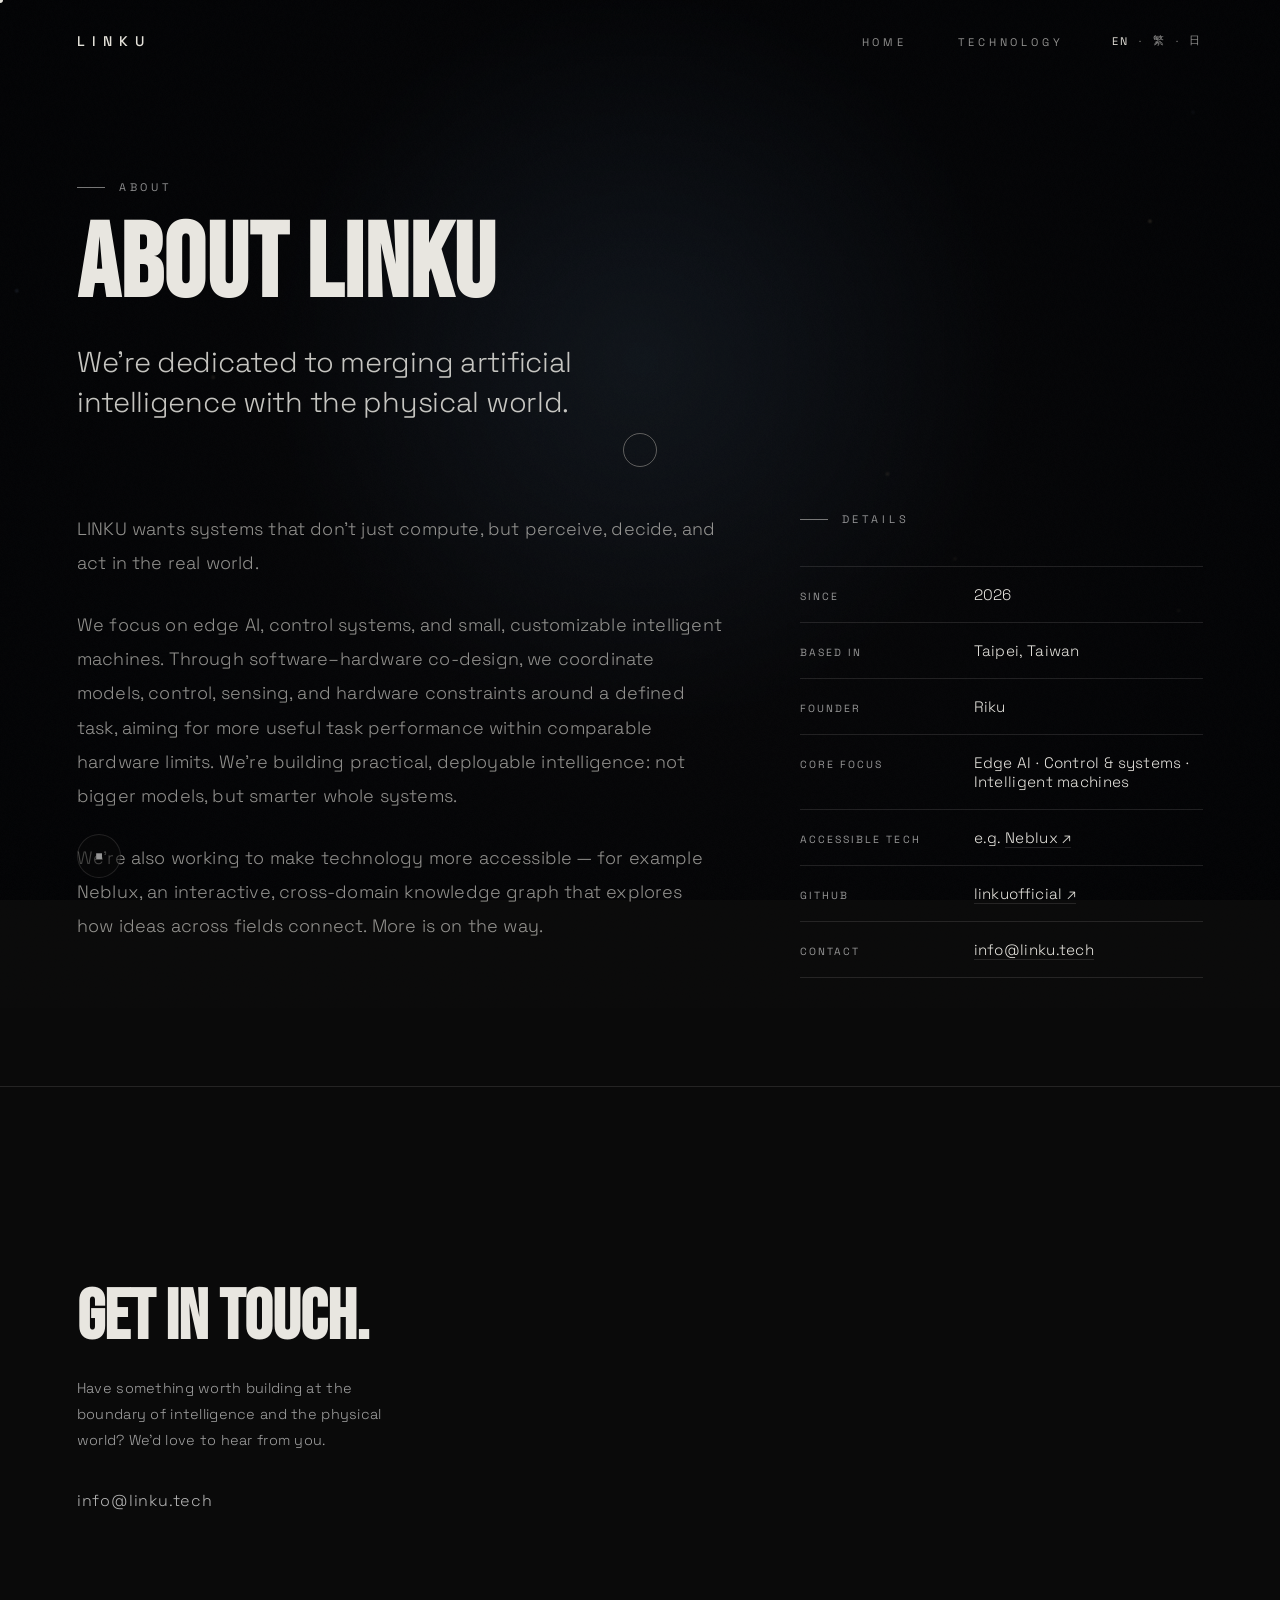
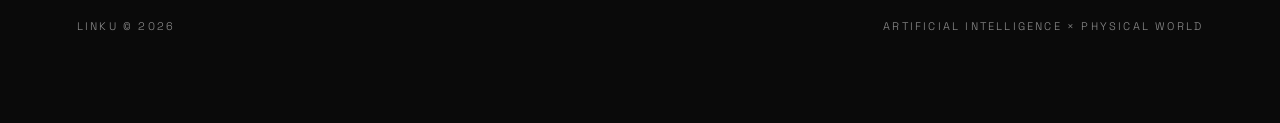
==== about/index.html @ 69baba47 "feat(web): strengthen credibility and proof framing" ====
<!DOCTYPE html>
<html lang="en">

<head>
  <meta charset="UTF-8" />
  <meta name="viewport" content="width=device-width, initial-scale=1.0" />

  <!-- First-visit language routing: send visitors to their language; an explicit choice (stored) always wins. en-pages only, so /zh/ and /ja/ stay crawlable. -->
  <script>(function(){try{var K='linku_lang',s=localStorage.getItem(K),t=s;if(!t){var L=navigator.languages||[navigator.language||'en'];for(var i=0;i<L.length;i++){var l=(L[i]||'').toLowerCase();if(l.indexOf('zh')===0){t='zh';break}if(l.indexOf('ja')===0){t='ja';break}if(l.indexOf('en')===0){t='en';break}}}if(!t||t==='en')return;location.replace('/'+t+location.pathname)}catch(e){}})();</script>

  <!-- Favicon -->
  <link rel="icon" href="/assets/favicon.svg" type="image/svg+xml" />

  <title>About — LINKU (Linku Tech)</title>
  <meta name="description"
    content="LINKU (Linku Tech) is an early-stage technology venture building edge AI, control systems, and small intelligent machines through software–hardware co-design. Active since 2026, based in Taipei, Taiwan." />

  <!-- Canonical + language alternates -->
  <link rel="canonical" href="https://linku.tech/about/" />
  <link rel="alternate" hreflang="en" href="https://linku.tech/about/" />
  <link rel="alternate" hreflang="zh-Hant" href="https://linku.tech/zh/about/" />
  <link rel="alternate" hreflang="ja" href="https://linku.tech/ja/about/" />
  <link rel="alternate" hreflang="x-default" href="https://linku.tech/about/" />

  <!-- Open Graph -->
  <meta property="og:type" content="website" />
  <meta property="og:url" content="https://linku.tech/about/" />
  <meta property="og:site_name" content="LINKU" />
  <meta property="og:title" content="About — LINKU (Linku Tech)" />
  <meta property="og:description"
    content="An early-stage technology venture at the boundary of AI and the physical world — edge AI, control, and intelligent machines via software–hardware co-design." />
  <meta property="og:locale" content="en_US" />
  <meta property="og:locale:alternate" content="zh_TW" />
  <meta property="og:locale:alternate" content="ja_JP" />
  <meta property="og:image" content="https://linku.tech/assets/og-image.png" />
  <meta property="og:image:width" content="1200" />
  <meta property="og:image:height" content="630" />
  <meta property="og:image:alt" content="LINKU — Intelligence, made physical." />

  <!-- Twitter -->
  <meta name="twitter:card" content="summary_large_image" />
  <meta name="twitter:title" content="About — LINKU (Linku Tech)" />
  <meta name="twitter:description"
    content="An early-stage technology venture building edge AI and small intelligent machines through software–hardware co-design." />
  <meta name="twitter:image" content="https://linku.tech/assets/og-image.png" />

  <link rel="preconnect" href="https://fonts.googleapis.com" />
  <link rel="preconnect" href="https://fonts.gstatic.com" crossorigin />
  <link href="https://fonts.googleapis.com/css2?family=Bebas+Neue&family=Space+Grotesk:wght@300;400;500&display=swap"
    rel="stylesheet" />

  <link rel="stylesheet" href="/assets/styles.css" />

  <!-- Structured data: Organization (enriched) + AboutPage -->
  <script type="application/ld+json">
  {
    "@context": "https://schema.org",
    "@graph": [
      {
        "@type": "Organization",
        "@id": "https://linku.tech/#org",
        "name": "LINKU",
        "alternateName": ["Linku Tech", "LINKU Tech"],
        "url": "https://linku.tech/",
        "logo": "https://linku.tech/assets/favicon.svg",
        "image": "https://linku.tech/assets/og-image.png",
        "email": "info@linku.tech",
        "description": "LINKU is an early-stage technology venture building edge AI, control systems, and small, customizable intelligent machines. Its software–hardware co-design approach coordinates models, control, sensing, and hardware constraints around a defined task to pursue more useful task performance within comparable hardware limits.",
        "disambiguatingDescription": "An early-stage technology venture focused on edge AI, control, and intelligent machines built through software–hardware co-design.",
        "slogan": "Intelligence, made physical.",
        "foundingDate": "2026",
        "founder": { "@type": "Person", "name": "Riku" },
        "foundingLocation": { "@type": "Place", "name": "Taipei, Taiwan" },
        "location": {
          "@type": "Place",
          "address": { "@type": "PostalAddress", "addressLocality": "Taipei", "addressCountry": "TW" }
        },
        "knowsAbout": ["Edge AI", "Edge computing", "Control systems", "Robotics", "Embedded intelligence", "Hardware-software co-design"],
        "sameAs": [
          "https://github.com/linkuofficial",
          "https://neblux.linku.tech"
        ]
      },
      {
        "@type": "AboutPage",
        "@id": "https://linku.tech/about/#webpage",
        "url": "https://linku.tech/about/",
        "name": "About — LINKU",
        "inLanguage": "en",
        "about": { "@id": "https://linku.tech/#org" },
        "isPartOf": { "@id": "https://linku.tech/#website" }
      }
    ]
  }
  </script>
</head>

<body>
  <a class="skip-link" href="#top">Skip to content</a>
  <canvas id="particles" aria-hidden="true" data-l-play="Play background animation" data-l-pause="Pause background animation"></canvas>
  <div class="cursor-ring" aria-hidden="true"></div>
  <div class="cursor-dot" aria-hidden="true"></div>

  <nav aria-label="Primary">
    <a href="/" class="brand">LINKU</a>
    <div class="nav-right">
      <ul class="nav-links">
        <li><a href="/">Home</a></li>
        <li><a href="/technology/">Technology</a></li>
      </ul>
      <div class="lang-switch" aria-label="Language">
        <a href="/about/" class="active" hreflang="en" aria-current="page">EN</a>
        <span class="sep" aria-hidden="true">·</span>
        <a href="/zh/about/" hreflang="zh-Hant" lang="zh-Hant">繁</a>
        <span class="sep" aria-hidden="true">·</span>
        <a href="/ja/about/" hreflang="ja" lang="ja">日</a>
      </div>
    </div>
  </nav>

  <main class="wrap" id="top" tabindex="-1">

    <header class="about-head section-pad" data-screen-label="About">
      <div class="label reveal">About</div>
      <h1 class="about-title reveal">About LINKU</h1>
      <p class="about-lead reveal">We're dedicated to merging artificial intelligence with the physical world.</p>
    </header>

    <div class="about-cols section-pad">
      <section class="about">
      <p class="about-body reveal">LINKU wants systems that don't just compute, but perceive, decide, and act in the real world.</p>
      <p class="about-body reveal">We focus on edge AI, control systems, and small, customizable intelligent machines. Through software–hardware co-design, we coordinate models, control, sensing, and hardware constraints around a defined task, aiming for more useful task performance within comparable hardware limits. We're building practical, deployable intelligence: not bigger models, but smarter whole systems.</p>
      <p class="about-body reveal">We're also working to make technology more accessible — for example Neblux, an interactive, cross-domain knowledge graph that explores how ideas across fields connect. More is on the way.</p>
    </section>

      <section class="about-details">
      <div class="label reveal">Details</div>
      <dl class="about-facts reveal">
        <div><dt>Since</dt><dd>2026</dd></div>
        <div><dt>Based in</dt><dd>Taipei, Taiwan</dd></div>
        <div><dt>Founder</dt><dd>Riku</dd></div>
        <div><dt>Core focus</dt><dd>Edge AI · Control &amp; systems · Intelligent machines</dd></div>
        <div><dt>Accessible tech</dt><dd>e.g. <a href="https://neblux.linku.tech" target="_blank" rel="noopener" data-cursor="hover">Neblux &#8599;</a></dd></div>
        <div><dt>GitHub</dt><dd><a href="https://github.com/linkuofficial" target="_blank" rel="noopener" data-cursor="hover">linkuofficial &#8599;</a></dd></div>
        <div><dt>Contact</dt><dd><a href="mailto:info@linku.tech" data-cursor="hover">info@linku.tech</a></dd></div>
      </dl>
    </section>
    </div>

    <section class="contact section-pad" id="contact" data-screen-label="Contact">
      <h2 class="contact-big reveal">Get in touch.</h2>
      <p class="contact-note reveal">Have something worth building at the boundary of intelligence and the physical world? We'd love to hear from you.</p>
      <div>
        <a class="contact-mail reveal" href="mailto:info@linku.tech" data-cursor="hover">info@linku.tech</a>
      </div>
      <footer>
        <span>LINKU &copy; 2026</span>
        <span>Artificial Intelligence &times; Physical World</span>
      </footer>
    </section>

  </main>

  <script src="/assets/render.js"></script>
  <script src="/assets/main.js"></script>

</body>

</html>
---- assets/styles.css ----
:root {
  --bg: #0a0a0a;
  --cream: #e8e6e0;
  --muted: #969696;
  --muted-dim: #777;
  --ghost: #1b1b1b;
  --line: rgba(232, 230, 224, 0.12);
  --live: oklch(0.72 0.16 150);
  --amber: #e8b478;
  --steel: #8194ab;
  --display: 'Bebas Neue', sans-serif;
  --body: 'Space Grotesk', sans-serif;
  --mono: ui-monospace, 'SF Mono', Menlo, Consolas, monospace;

  /* --- tweakable --- */
  --hero-max: 240px;
  --statement-max: 6rem;
  --pillar-max: 5rem;
  --contact-max: 8rem;
  --caption-opacity: 0.65;
  --label-opacity: 0.55;
  --label-tracking: 0.35em;
  --reveal-duration: 0.75s;
  --reveal-distance: 28px;
  --reveal-ease: cubic-bezier(0.16, 1, 0.3, 1);
}

* {
  margin: 0;
  padding: 0;
  box-sizing: border-box;
}

html {
  scroll-behavior: smooth;
}

body {
  background: var(--bg);
  color: var(--cream);
  font-family: var(--body);
  font-weight: 300;
  overflow-x: hidden;
  -webkit-font-smoothing: antialiased;
}

.skip-link {
  position: fixed;
  top: 12px;
  left: 12px;
  z-index: 10000;
  padding: 12px 16px;
  color: var(--bg);
  background: var(--cream);
  font: 500 13px/1.2 var(--body);
  text-decoration: none;
  transform: translateY(calc(-100% - 20px));
  transition: transform 0.2s ease;
}

.skip-link:focus {
  transform: none;
}

main:focus {
  outline: none;
}

::selection {
  background: var(--cream);
  color: var(--bg);
}

/* ---------- Brand scene canvas ----------
   height uses the large viewport unit so mobile URL-bar collapse never
   resizes the GL buffers (no reallocation hitch mid-scroll). */
#particles {
  position: fixed;
  inset: 0;
  width: 100vw;
  height: 100vh;
  height: 100lvh;
  z-index: 0;
  pointer-events: none;
}

/* Reduced-motion play/pause toggle (injected by render.js) */
.scene-toggle {
  position: fixed;
  left: clamp(28px, 6vw, 96px);
  bottom: 22px;
  z-index: 90;
  width: 44px;
  height: 44px;
  padding: 0;
  font: 12px/42px var(--body);
  text-align: center;
  color: var(--muted);
  background: rgba(10, 10, 10, 0.55);
  border: 1px solid var(--line);
  border-radius: 50%;
  cursor: pointer;
  transition: color 0.3s ease, border-color 0.3s ease;
}

.scene-toggle:hover,
.scene-toggle:focus-visible {
  color: var(--cream);
  border-color: rgba(232, 230, 224, 0.4);
}

/* ---------- Ambient layers over the canvas, under content ----------
   ::before  restrained cool glow behind the hero (the one accent).
   ::after   film grain — a static SVG-noise tile for "expensive" texture. */
body::before {
  content: '';
  position: fixed;
  inset: 0;
  z-index: 1;
  pointer-events: none;
  background: radial-gradient(42vmax 42vmax at 50% 40%,
      rgba(96, 142, 194, 0.10), rgba(96, 142, 194, 0) 70%);
  mix-blend-mode: screen;
  will-change: transform;
  animation: glowDrift 26s ease-in-out infinite alternate;
}

/* very slow, desaturated drift — the glow breathes without drawing the eye */
@keyframes glowDrift {
  from {
    transform: translate3d(-1.5%, -1%, 0) scale(1);
  }

  to {
    transform: translate3d(2%, 1.6%, 0) scale(1.07);
  }
}

body::after {
  content: '';
  position: fixed;
  /* bleed just past the largest grainShift offset (~3.9vw) — a bigger layer
     only costs compositor memory (it is promoted by will-change) */
  inset: -12%;
  z-index: 1;
  pointer-events: none;
  opacity: 0.05;
  mix-blend-mode: overlay;
  background-image: url("data:image/svg+xml,%3Csvg xmlns='http://www.w3.org/2000/svg' width='160' height='160'%3E%3Cfilter id='n'%3E%3CfeTurbulence type='fractalNoise' baseFrequency='0.85' numOctaves='2' stitchTiles='stitch'/%3E%3C/filter%3E%3Crect width='100%25' height='100%25' filter='url(%23n)'/%3E%3C/svg%3E");
  will-change: transform;
  animation: grainShift 1.2s steps(1) infinite;
}

/* live film grain: discrete jump-cuts between offsets, compositor-only */
@keyframes grainShift {

  0%,
  100% {
    transform: translate(0, 0);
  }

  12.5% {
    transform: translate(-2.4%, -3.1%);
  }

  25% {
    transform: translate(1.8%, -1.2%);
  }

  37.5% {
    transform: translate(-1.1%, 2.6%);
  }

  50% {
    transform: translate(2.9%, 1.4%);
  }

  62.5% {
    transform: translate(-2.2%, 0.8%);
  }

  75% {
    transform: translate(1.3%, -2.7%);
  }

  87.5% {
    transform: translate(-0.6%, 1.9%);
  }
}

/* ---------- Custom dot cursor ---------- */
.cursor-dot,
.cursor-ring {
  display: none;
  position: fixed;
  top: 0;
  left: 0;
  border-radius: 50%;
  pointer-events: none;
  z-index: 9999;
  transform: translate(-50%, -50%);
  mix-blend-mode: difference;
}

.cursor-ready .cursor-dot,
.cursor-ready .cursor-ring {
  display: block;
}

.cursor-dot {
  width: 6px;
  height: 6px;
  background: var(--cream);
}

.cursor-ring {
  width: 34px;
  height: 34px;
  border: 1px solid rgba(232, 230, 224, 0.4);
  transition: width 0.25s ease, height 0.25s ease, border-color 0.25s ease, opacity 0.25s ease;
}

.cursor-ring.hover {
  width: 56px;
  height: 56px;
  border-color: rgba(232, 230, 224, 0.8);
}

@media (hover: hover) and (pointer: fine) {
  .cursor-ready body {
    cursor: none;
  }

  .cursor-ready a,
  .cursor-ready button {
    cursor: none;
  }
}

@media (hover: none),
(pointer: coarse) {

  .cursor-dot,
  .cursor-ring {
    display: none;
  }
}

/* ---------- Layout shell ---------- */
.wrap {
  position: relative;
  z-index: 2;
}

.section-pad {
  padding: 0 clamp(28px, 6vw, 96px);
}

/* ---------- Nav ---------- */
nav {
  position: fixed;
  top: 0;
  left: 0;
  right: 0;
  z-index: 100;
  display: flex;
  align-items: center;
  justify-content: space-between;
  padding: 30px clamp(28px, 6vw, 96px);
  mix-blend-mode: difference;
  opacity: 1;
  transition: opacity 0.6s ease 0.15s;
}

/* first paint: nav eases in instead of popping (progressive) */
@starting-style {
  nav {
    opacity: 0;
  }
}

.brand {
  font-family: var(--body);
  font-weight: 500;
  font-size: 14px;
  letter-spacing: 0.5em;
  color: var(--cream);
  text-decoration: none;
  display: inline-block;
  transition: transform 0.3s var(--reveal-ease);
}

.nav-links {
  display: flex;
  gap: clamp(28px, 4vw, 56px);
  list-style: none;
}

.nav-links a {
  font-family: var(--body);
  font-weight: 400;
  font-size: 11px;
  letter-spacing: 0.35em;
  text-transform: uppercase;
  color: var(--muted);
  text-decoration: none;
  transition: color 0.3s ease, transform 0.3s var(--reveal-ease);
  position: relative;
  display: inline-block;
}

.nav-links a::after {
  content: '';
  position: absolute;
  left: 0;
  bottom: -6px;
  width: 0;
  height: 1px;
  background: var(--cream);
  transition: width 0.3s ease;
}

.nav-links a:hover {
  color: var(--cream);
}

.nav-links a:hover::after {
  width: 100%;
}

/* ---------- Language switch ---------- */
.nav-right {
  display: flex;
  align-items: center;
  gap: clamp(20px, 4vw, 48px);
}

.lang-switch {
  display: flex;
  align-items: center;
  gap: 9px;
  font-family: var(--body);
  font-weight: 400;
  font-size: 11px;
  letter-spacing: 0.25em;
}

.lang-switch a {
  color: var(--muted);
  text-decoration: none;
  transition: color 0.3s ease;
}

.lang-switch a:hover,
.lang-switch a.active {
  color: var(--cream);
}

.lang-switch .sep {
  color: var(--muted-dim);
  user-select: none;
}

/* ---------- Hero ---------- */
.hero {
  min-height: 100vh;
  display: flex;
  flex-direction: column;
  justify-content: center;
  position: relative;
}

.hero-title {
  font-family: var(--display);
  font-weight: 400;
  line-height: 0.82;
  font-size: clamp(64px, 15vw, var(--hero-max));
  letter-spacing: 0.01em;
  margin-left: -0.02em;
  word-break: keep-all;
  overflow-wrap: break-word;
  will-change: transform;
}

.hero-title span {
  display: inline-block;
  white-space: nowrap;
}

/* trim Bebas cap/baseline gaps so display type sits optically true (en only;
   CJK headings use Noto and keep normal boxes) */
html[lang="en"] .hero-title,
html[lang="en"] .contact-big,
html[lang="en"] .pillar-title {
  text-box-trim: trim-both;
  text-box-edge: cap alphabetic;
}

.hero-title .l1,
.hero-title .l2 {
  color: var(--cream);
}

.hero-title .l3 {
  /* half-lit: readable but dimmer than l1/l2, keeps the fade-out layering */
  color: rgba(232, 230, 224, 0.7);
}

/* Masked line-by-line rise on load (text stays in the DOM for SEO). */
@keyframes lineRise {
  from {
    clip-path: inset(0 0 105% 0);
    transform: translateY(0.32em);
  }

  to {
    clip-path: inset(0 0 -8% 0);
    transform: none;
  }
}

.hero-title .l1 {
  animation: lineRise 0.95s var(--reveal-ease) 0.15s both;
}

.hero-title .l2 {
  animation: lineRise 0.95s var(--reveal-ease) 0.28s both;
}

.hero-title .l3 {
  animation: lineRise 0.95s var(--reveal-ease) 0.41s both;
}

.hero-sub {
  margin-top: clamp(40px, 6vh, 80px);
  font-size: 13px;
  font-weight: 300;
  line-height: 1.7;
  letter-spacing: 0.04em;
  color: var(--muted);
  max-width: 30ch;
  animation: heroSubIn 0.9s cubic-bezier(0.16, 1, 0.3, 1) 0.6s both;
}

@keyframes heroSubIn {
  from {
    opacity: 0;
    transform: translateY(16px);
  }

  to {
    opacity: 1;
    transform: none;
  }
}

.scroll-cue {
  position: absolute;
  right: clamp(28px, 6vw, 96px);
  bottom: 48px;
  display: flex;
  align-items: center;
  gap: 16px;
  animation: cuePulse 2.4s ease-in-out infinite;
}

@keyframes cuePulse {

  0%,
  100% {
    opacity: 0.3;
  }

  50% {
    opacity: 0.7;
  }
}

.scroll-cue .bar {
  width: 56px;
  height: 1px;
  background: var(--muted);
  position: relative;
  overflow: hidden;
}

.scroll-cue .bar::after {
  content: '';
  position: absolute;
  inset: 0;
  background: var(--cream);
  transform: translateX(-100%);
  animation: scrollbar 2.4s ease-in-out infinite;
}

@keyframes scrollbar {
  0% {
    transform: translateX(-100%);
  }

  50% {
    transform: translateX(0%);
  }

  100% {
    transform: translateX(100%);
  }
}

.scroll-cue span {
  font-size: 11px;
  letter-spacing: 0.35em;
  text-transform: uppercase;
  color: var(--muted);
}

/* ---------- Section label ---------- */
.label {
  font-size: 11px;
  font-weight: 400;
  letter-spacing: var(--label-tracking);
  text-transform: uppercase;
  color: rgba(255, 255, 255, var(--label-opacity));
  display: flex;
  align-items: center;
  gap: 14px;
}

.label::before {
  content: '';
  width: 28px;
  height: 1px;
  background: var(--muted-dim);
}

/* ---------- Statement ---------- */
.statement {
  padding-top: clamp(120px, 18vh, 220px);
  padding-bottom: clamp(120px, 18vh, 220px);
  max-width: 1400px;
}

.statement-body {
  margin-top: 48px;
  font-family: var(--body);
  font-weight: 300;
  font-size: clamp(2.8rem, 6vw, var(--statement-max));
  line-height: 1.05;
  letter-spacing: -0.02em;
  color: rgba(232, 230, 224, 0.7);
  max-width: 18ch;
  will-change: transform;
}

.statement-body .sg {
  opacity: 1;
  transition: opacity var(--reveal-duration) var(--reveal-ease);
}

.js .statement-body .sg {
  opacity: 0;
}

.js .statement-body .sg.in {
  opacity: 1;
}

.statement-body .em {
  font-style: normal;
  color: var(--cream);
}

.statement-fact {
  margin-top: 32px;
  font-family: var(--body);
  font-weight: 300;
  font-size: 0.9rem;
  line-height: 1.8;
  letter-spacing: 0.02em;
  color: rgba(232, 230, 224, 0.55);
  max-width: 58ch;
}

.pillar-desc {
  margin-top: 10px;
  font-family: var(--body);
  font-weight: 300;
  font-size: 0.8rem;
  line-height: 1.7;
  letter-spacing: 0.04em;
  color: rgba(255, 255, 255, 0.42);
  max-width: 46ch;
}

/* ---------- About page ---------- */
.about-head {
  padding-top: clamp(120px, 20vh, 240px);
  padding-bottom: clamp(36px, 5vh, 72px);
}

.about-title {
  font-family: var(--display);
  font-size: clamp(3rem, 9vw, 6.5rem);
  line-height: 0.92;
  letter-spacing: 0.01em;
  color: var(--cream);
  margin-top: 24px;
}

.about-lead {
  margin-top: 28px;
  font-weight: 300;
  font-size: clamp(1.2rem, 2.6vw, 1.8rem);
  line-height: 1.4;
  letter-spacing: -0.01em;
  color: rgba(232, 230, 224, 0.85);
  max-width: 30ch;
}

.about {
  padding-top: clamp(36px, 5vh, 72px);
  padding-bottom: clamp(60px, 9vh, 120px);
  max-width: 1400px;
}

.about-body {
  font-weight: 300;
  font-size: clamp(1rem, 1.4vw, 1.15rem);
  line-height: 1.9;
  letter-spacing: 0.01em;
  color: rgba(232, 230, 224, 0.62);
  max-width: 62ch;
}

.about-body + .about-body {
  margin-top: 28px;
}

.about-details {
  padding-top: clamp(36px, 5vh, 72px);
  padding-bottom: clamp(80px, 12vh, 160px);
}

.about-facts {
  margin-top: 40px;
  max-width: 620px;
}

.about-facts > div {
  display: grid;
  grid-template-columns: 150px 1fr;
  gap: 24px;
  align-items: baseline;
  padding: 18px 0;
  border-top: 1px solid var(--line);
}

.about-facts > div:last-child {
  border-bottom: 1px solid var(--line);
}

.about-facts dt {
  font-size: 0.65rem;
  font-weight: 400;
  letter-spacing: 0.2em;
  text-transform: uppercase;
  color: var(--muted);
}

.about-facts dd {
  font-size: 0.95rem;
  font-weight: 300;
  letter-spacing: 0.02em;
  color: var(--cream);
}

.about-facts a {
  color: var(--cream);
  text-decoration: none;
  border-bottom: 1px solid var(--line);
  transition: border-color 0.3s;
}

.about-facts a:hover {
  border-color: var(--cream);
}

/* About: narrative (left) + facts (right) as two columns on wider screens */
.about-cols {
  max-width: 1400px;
  padding-top: clamp(36px, 5vh, 72px);
  padding-bottom: clamp(80px, 12vh, 160px);
  display: grid;
  grid-template-columns: 1fr;
  gap: clamp(40px, 6vw, 88px);
  align-items: start;
}

.about-cols > .about,
.about-cols > .about-details {
  padding: 0;
  max-width: none;
}

@media (min-width: 860px) {
  .about-cols {
    grid-template-columns: minmax(0, 1.6fr) minmax(0, 1fr);
  }
}

/* ---------- Technology page ---------- */
.tech-hero {
  padding-top: clamp(120px, 20vh, 240px);
  padding-bottom: clamp(40px, 6vh, 80px);
}

.tech-hero-title {
  font-family: var(--display);
  font-weight: 400;
  font-size: clamp(2.2rem, 5vw, 3.6rem);
  line-height: 1.04;
  letter-spacing: 0.01em;
  color: var(--cream);
  margin-top: 24px;
  max-width: 18ch;
}

.tech-hero-sub {
  margin-top: 28px;
  font-weight: 300;
  font-size: clamp(1rem, 1.6vw, 1.25rem);
  line-height: 1.7;
  letter-spacing: 0.01em;
  color: rgba(232, 230, 224, 0.72);
  max-width: 52ch;
}

.tech {
  padding-bottom: clamp(100px, 14vh, 180px);
  max-width: 1400px;
}

.tech-item {
  display: grid;
  grid-template-columns: 1fr;
  gap: 12px clamp(40px, 6vw, 96px);
  border-top: 1px solid var(--line);
  padding: clamp(32px, 5vw, 56px) 0;
}

.tech-item:last-child {
  border-bottom: 1px solid var(--line);
}

.tech-title {
  font-family: var(--display);
  font-weight: 400;
  font-size: clamp(1.7rem, 3vw, 2.4rem);
  line-height: 1;
  letter-spacing: 0.02em;
  color: var(--cream);
}

.tech-desc {
  font-family: var(--body);
  font-weight: 300;
  font-size: clamp(0.95rem, 1.3vw, 1.08rem);
  line-height: 1.9;
  letter-spacing: 0.01em;
  color: rgba(232, 230, 224, 0.62);
  max-width: 60ch;
}

@media (min-width: 860px) {
  .tech-item {
    grid-template-columns: minmax(0, 0.7fr) minmax(0, 2fr);
    align-items: baseline;
  }
}

/* ---------- Technology: proof section (A/B live sim) ---------- */
.proof {
  padding-top: clamp(100px, 14vh, 180px);
  padding-bottom: clamp(60px, 9vh, 110px);
  border-top: 1px solid var(--line);
  max-width: 1400px;
}

.proof-title {
  margin-top: 34px;
  font-family: var(--display);
  font-weight: 400;
  font-size: clamp(2.2rem, 5vw, 3.6rem);
  line-height: 1.02;
  letter-spacing: 0.01em;
  color: var(--cream);
}

.proof-sub {
  margin-top: 22px;
  font-weight: 300;
  font-size: clamp(0.95rem, 1.3vw, 1.08rem);
  line-height: 1.9;
  letter-spacing: 0.01em;
  color: rgba(232, 230, 224, 0.62);
  max-width: 62ch;
}

.proof-same {
  margin-top: 24px;
  font-family: var(--mono);
  font-size: 11px;
  letter-spacing: 0.14em;
  color: var(--muted);
  display: flex;
  flex-wrap: wrap;
  align-items: center;
  gap: 10px 14px;
}

.proof-same .sep {
  color: var(--muted-dim);
}

.proof-same .only {
  color: var(--amber);
}

.proof-stage {
  margin-top: clamp(28px, 4vh, 44px);
  border-top: 1px solid var(--line);
  padding-top: 6px;
}

#proof-canvas {
  display: block;
  width: 100%;
  height: min(56vh, 540px);
  cursor: crosshair;
  touch-action: pan-y;
  /* keep page scroll alive over the canvas on touch */
}

.proof-caps {
  display: grid;
  grid-template-columns: 1fr 1fr;
  margin-top: 4px;
}

.proof-cap {
  display: flex;
  align-items: baseline;
  justify-content: center;
  gap: 18px;
  font-size: 11px;
  font-weight: 400;
  letter-spacing: 0.3em;
  text-transform: uppercase;
  color: var(--muted);
  flex-wrap: wrap;
}

.proof-cap output {
  font-family: var(--mono);
  font-size: 12px;
  letter-spacing: 0.06em;
  color: var(--steel);
}

.proof-cap.linku output {
  color: var(--amber);
}

.proof-hint,
.proof-hint-touch {
  margin-top: clamp(20px, 3vh, 32px);
  font-size: 12px;
  letter-spacing: 0.2em;
  color: rgba(232, 230, 224, 0.62);
}

/* desktop shows the cursor hint; touch shows the tap hint + disturb button */
.proof-hint-touch {
  display: none;
}

@media (hover: none), (pointer: coarse) {
  .proof-hint {
    display: none;
  }

  .proof-hint-touch {
    display: block;
  }
}

.proof-controls {
  display: none;
  flex-wrap: wrap;
  gap: 10px;
  margin-top: 18px;
}

.js .proof-controls {
  display: flex;
}

.proof-control {
  font-family: var(--mono);
  font-size: 12px;
  color: var(--amber);
  background: none;
  border: 1px solid color-mix(in srgb, var(--amber) 45%, transparent);
  min-height: 44px;
  padding: 10px 18px;
  cursor: pointer;
  letter-spacing: 0.08em;
}

.proof-control:hover,
.proof-control:focus-visible,
.proof-control:active {
  background: color-mix(in srgb, var(--amber) 14%, transparent);
}

.proof-details {
  margin-top: clamp(24px, 4vh, 40px);
  border-top: 1px solid var(--line);
  max-width: 760px;
}

.proof-summary {
  cursor: pointer;
  list-style: none;
  padding: 14px 0;
  font-size: 0.7rem;
  font-weight: 400;
  letter-spacing: 0.3em;
  text-transform: uppercase;
  color: var(--muted);
  display: flex;
  align-items: center;
  gap: 12px;
  transition: color 0.3s ease;
}

.proof-summary::-webkit-details-marker {
  display: none;
}

.proof-summary::before {
  content: '▸';
  color: var(--amber);
  font-size: 10px;
  transition: transform 0.2s;
}

.proof-details[open] .proof-summary::before {
  transform: rotate(90deg);
}

.proof-summary:hover {
  color: var(--cream);
}

.proof-spec {
  font-family: var(--mono);
  font-size: 11px;
  line-height: 2.1;
  letter-spacing: 0.05em;
  color: rgba(232, 230, 224, 0.68);
  padding: 2px 0 18px;
}

.proof-spec b {
  font-weight: 400;
  color: rgba(232, 230, 224, 0.75);
}

.proof-spec .o {
  color: var(--amber);
}

.proof-note {
  margin-top: 16px;
  font-family: var(--mono);
  font-size: 12px;
  line-height: 1.7;
  letter-spacing: 0.06em;
  color: rgba(232, 230, 224, 0.62);
  max-width: 76ch;
}

@media (max-width: 720px) {
  .proof {
    padding-top: clamp(72px, 10vh, 110px);
    padding-bottom: clamp(44px, 7vh, 72px);
  }

  .proof-title {
    margin-top: 24px;
  }

  .proof-sub {
    margin-top: 16px;
    line-height: 1.75;
  }

  .proof-same {
    margin-top: 18px;
  }

  .proof-stage {
    margin-top: 22px;
  }

  #proof-canvas {
    height: min(40vh, 330px);
  }

  .proof-cap {
    flex-direction: column;
    gap: 6px;
    align-items: center;
    text-align: center;
  }
}

/* ---------- Projects ---------- */
.projects {
  padding-top: clamp(100px, 14vh, 180px);
  padding-bottom: clamp(100px, 14vh, 180px);
  border-top: 1px solid var(--line);
}

.projects-head {
  display: flex;
  justify-content: space-between;
  align-items: baseline;
  flex-wrap: wrap;
  gap: 16px;
}

.more {
  font-size: 0.65rem;
  letter-spacing: var(--label-tracking);
  color: rgba(255, 255, 255, var(--label-opacity));
  text-transform: uppercase;
}

/* ---------- Section link (routes to a dedicated page) ---------- */
.more-link {
  display: inline-block;
  position: relative;
  margin-top: clamp(36px, 6vh, 72px);
  font-family: var(--body);
  font-weight: 400;
  font-size: 0.7rem;
  letter-spacing: 0.25em;
  text-transform: uppercase;
  color: var(--muted);
  text-decoration: none;
  transition: color 0.3s ease;
}

.more-link:hover {
  color: var(--cream);
}

/* one hover language sitewide: the nav's underline sweep */
.more-link::after,
.contact-mail::after {
  content: '';
  position: absolute;
  left: 0;
  bottom: -6px;
  width: 0;
  height: 1px;
  background: var(--cream);
  transition: width 0.3s ease;
}

.more-link:hover::after,
.contact-mail:hover::after {
  width: 100%;
}

.more-link .arrow {
  display: inline-block;
  margin-left: 10px;
  transition: transform 0.3s var(--reveal-ease);
}

.more-link:hover .arrow {
  transform: translateX(5px);
}

.project-list {
  margin-top: clamp(48px, 8vh, 96px);
}

.project {
  display: block;
  text-decoration: none;
  color: inherit;
  border-top: 1px solid var(--line);
  padding: clamp(28px, 4vw, 48px) 0;
  position: relative;
}

.project:last-child {
  border-bottom: 1px solid var(--line);
}

.project-row {
  display: flex;
  align-items: center;
  justify-content: space-between;
  gap: 24px;
  flex-wrap: wrap;
}

.project-name-wrap {
  display: flex;
  align-items: center;
  gap: 24px;
  flex-wrap: wrap;
}

.project-name {
  font-family: var(--display);
  font-size: clamp(48px, 9vw, 132px);
  line-height: 0.9;
  color: var(--cream);
  transition: transform 0.5s cubic-bezier(0.16, 1, 0.3, 1), color 0.4s ease;
}

.badge {
  display: inline-flex;
  align-items: center;
  gap: 8px;
  font-size: 11px;
  letter-spacing: 0.25em;
  text-transform: uppercase;
  color: var(--live);
  border: 1px solid color-mix(in oklch, var(--live) 40%, transparent);
  padding: 6px 12px;
  border-radius: 100px;
  align-self: center;
}

.badge .dot {
  width: 6px;
  height: 6px;
  border-radius: 50%;
  background: var(--live);
  box-shadow: 0 0 0 0 color-mix(in oklch, var(--live) 60%, transparent);
  animation: pulse 2s infinite;
}

@keyframes pulse {
  0% {
    box-shadow: 0 0 0 0 color-mix(in oklch, var(--live) 60%, transparent);
  }

  70% {
    box-shadow: 0 0 0 7px transparent;
  }

  100% {
    box-shadow: 0 0 0 0 transparent;
  }
}

.project-arrow {
  font-family: var(--body);
  font-size: 28px;
  color: var(--muted);
  transition: transform 0.5s cubic-bezier(0.16, 1, 0.3, 1), color 0.4s ease;
}

.project-meta {
  margin-top: 14px;
  font-size: 0.8rem;
  font-style: italic;
  letter-spacing: 0.08em;
  color: rgba(255, 255, 255, 0.6);
  max-width: 46ch;
}

.project:hover .project-name {
  transform: translateX(18px);
}

.project:hover .project-arrow {
  transform: translate(8px, -8px);
  color: var(--cream);
}

/* ---------- Pillars (What We Do) ---------- */
.pillars {
  padding-top: clamp(100px, 14vh, 180px);
  padding-bottom: clamp(100px, 14vh, 180px);
  border-top: 1px solid var(--line);
}

.pillar-list {
  margin-top: clamp(48px, 8vh, 96px);
}

.pillar {
  display: grid;
  grid-template-columns: 90px 1fr;
  gap: clamp(20px, 5vw, 80px);
  align-items: baseline;
  border-top: 1px solid var(--line);
  padding: clamp(36px, 5vw, 64px) 0;
}

.pillar:last-child {
  border-bottom: 1px solid var(--line);
}

/* pointer-following warm glow on list rows (fine pointers only) */
@media (hover: hover) and (pointer: fine) {

  .pillar,
  .tech-item {
    position: relative;
  }

  .pillar::after,
  .tech-item::after {
    content: '';
    position: absolute;
    inset: 0;
    pointer-events: none;
    opacity: 0;
    transition: opacity 0.5s ease;
    background: radial-gradient(240px 170px at var(--mx, 50%) var(--my, 50%),
        color-mix(in srgb, var(--amber) 5%, transparent), transparent 70%);
  }

  .pillar:hover::after,
  .tech-item:hover::after {
    opacity: 1;
  }
}

.pillar-num {
  font-family: var(--body);
  font-weight: 400;
  font-size: 0.7rem;
  letter-spacing: 0.1em;
  font-variant-numeric: tabular-nums;
  color: rgba(255, 255, 255, 0.55);
  padding-top: 1.1em;
}

.pillar-title {
  font-family: var(--display);
  font-size: clamp(3rem, 5vw, var(--pillar-max));
  line-height: 0.92;
  color: var(--cream);
}

.pillar-tag {
  margin-top: 14px;
  font-family: var(--body);
  font-weight: 300;
  font-size: clamp(0.85rem, 1.2vw, 1rem);
  letter-spacing: 0.12em;
  color: rgba(255, 255, 255, var(--caption-opacity));
  text-transform: none;
  line-height: 1.7;
}

/* ---------- Contact ---------- */
.contact {
  padding-top: clamp(120px, 18vh, 220px);
  padding-bottom: clamp(80px, 10vh, 120px);
  border-top: 1px solid var(--line);
}

.contact-big {
  font-family: var(--display);
  font-size: clamp(2.6rem, 5.5vw, 4.6rem);
  line-height: 0.84;
  color: var(--cream);
  margin-top: 40px;
}

.contact-note {
  margin-top: 28px;
  font-size: 0.9rem;
  font-weight: 300;
  line-height: 1.8;
  letter-spacing: 0.02em;
  max-width: 36ch;
  color: rgba(255, 255, 255, 0.62);
}

.contact-mail {
  display: inline-block;
  position: relative;
  margin-top: 36px;
  font-size: 1rem;
  letter-spacing: 0.05em;
  color: rgba(255, 255, 255, 0.7);
  text-decoration: none;
  transition: color 0.3s ease, transform 0.3s var(--reveal-ease);
}

.contact-mail:hover {
  color: #fff;
}

footer {
  margin-top: clamp(80px, 12vh, 140px);
  display: flex;
  justify-content: space-between;
  align-items: center;
  flex-wrap: wrap;
  gap: 16px;
  font-size: 11px;
  letter-spacing: 0.2em;
  text-transform: uppercase;
  color: rgba(255, 255, 255, 0.55);
}

/* ---------- Cross-document view transitions ----------
   Shared stylesheet = all pages opt in; unsupported browsers keep hard
   navigation (progressive enhancement). The brand mark is a shared element. */
@view-transition {
  navigation: auto;
}

::view-transition-old(root),
::view-transition-new(root) {
  animation-duration: 0.35s;
  animation-timing-function: cubic-bezier(0.4, 0, 0.2, 1);
}

.brand {
  view-transition-name: brand;
}

@media (prefers-reduced-motion: reduce) {

  ::view-transition-group(*),
  ::view-transition-image-pair(*),
  ::view-transition-old(*),
  ::view-transition-new(*) {
    animation: none !important;
  }
}

/* ---------- Reveal ---------- */
.reveal {
  opacity: 1;
  transform: none;
}

.js .reveal {
  opacity: 0;
  transform: translateY(var(--reveal-distance));
  transition: opacity var(--reveal-duration) var(--reveal-ease),
    transform var(--reveal-duration) var(--reveal-ease);
}

.js .reveal.in {
  opacity: 1;
  transform: none;
}

@media (prefers-reduced-motion: reduce) {

  .reveal,
  .js .reveal,
  .statement-body .sg,
  .js .statement-body .sg {
    opacity: 1;
    transform: none;
    transition: none;
  }

  .scroll-cue,
  .hero-sub,
  .hero-title .l1,
  .hero-title .l2,
  .hero-title .l3 {
    animation: none;
  }

  .scroll-cue .bar::after {
    animation: none;
  }

  body::before,
  body::after {
    animation: none;
  }

  nav {
    transition: none;
  }
}

html.motion-paused body::before,
html.motion-paused body::after,
html.motion-paused .scroll-cue,
html.motion-paused .scroll-cue .bar::after,
html.motion-paused .badge .dot {
  animation-play-state: paused !important;
}

html.motion-paused .hero-sub,
html.motion-paused .hero-title .l1,
html.motion-paused .hero-title .l2,
html.motion-paused .hero-title .l3 {
  animation: none;
}

/* Narrow or squarish viewports: small copy inevitably crosses the scene's
   glow — a dark halo keeps it readable without visibly changing it on the
   plain background. The aspect clause mirrors the scene's own portrait
   dimming (render.js pf ramp at aspect < 1.05), so the two contrast aids
   engage together instead of on unrelated triggers. */
@media (max-width: 700px), (max-aspect-ratio: 21/20) {

  .hero-sub,
  .statement-fact,
  .pillar-tag,
  .contact-note,
  .tech-desc,
  .tech-hero-sub,
  .about-lead,
  .about-body {
    text-shadow: 0 1px 10px rgba(10, 10, 10, 0.85), 0 0 26px rgba(10, 10, 10, 0.7);
  }
}

@media (max-width: 640px) {
  .nav-links {
    gap: 18px;
  }

  .nav-right {
    gap: 16px;
  }

  .lang-switch {
    gap: 7px;
    letter-spacing: 0.15em;
  }

  .pillar {
    grid-template-columns: 48px 1fr;
  }

  .hero-sub {
    margin-top: 32px;
  }
}

/* ---------- CJK locale overrides (zh-Hant / ja) ---------- */
/* Base pages are en; these rules only apply on the localized documents.
   Big display headings switch to Noto Sans (TC/JP) because Bebas Neue has
   no CJK glyphs; body copy widens because full-width CJK glyphs need more room. */
html[lang="zh-Hant"] {
  --cjk-display: 'Noto Sans TC', 'PingFang TC', 'Microsoft JhengHei', var(--display);
  --cjk-body: 'Noto Sans TC', 'PingFang TC', 'Microsoft JhengHei', var(--body);
}

html[lang="ja"] {
  --cjk-display: 'Noto Sans JP', 'Hiragino Kaku Gothic ProN', 'Yu Gothic', 'Meiryo', var(--display);
  --cjk-body: 'Noto Sans JP', 'Hiragino Kaku Gothic ProN', 'Yu Gothic', 'Meiryo', var(--body);
}

html[lang="zh-Hant"] .hero-title,
html[lang="ja"] .hero-title {
  font-family: var(--cjk-display);
  font-weight: 500;
  font-size: clamp(42px, 11vw, 168px);
  line-height: 1.04;
  letter-spacing: 0.04em;
  margin-left: 0;
  word-break: normal;
}

html[lang="zh-Hant"] .pillar-title,
html[lang="ja"] .pillar-title {
  font-family: var(--cjk-display);
  font-weight: 500;
  font-size: clamp(2.4rem, 4.4vw, 3.6rem);
  line-height: 1.16;
  letter-spacing: 0.04em;
}

html[lang="zh-Hant"] .contact-big,
html[lang="ja"] .contact-big {
  font-family: var(--cjk-display);
  font-weight: 500;
  font-size: clamp(2rem, 4.2vw, 3.4rem);
  line-height: 1.06;
  letter-spacing: 0.04em;
}

html[lang="zh-Hant"] .statement-body,
html[lang="ja"] .statement-body {
  font-family: var(--cjk-body);
  font-weight: 400;
  letter-spacing: 0.02em;
  line-height: 1.4;
  max-width: 22ch;
}

html[lang="zh-Hant"] .hero-sub,
html[lang="ja"] .hero-sub {
  font-family: var(--cjk-body);
  letter-spacing: 0.06em;
  max-width: 42ch;
}

html[lang="zh-Hant"] .project-meta,
html[lang="ja"] .project-meta,
html[lang="zh-Hant"] .contact-note,
html[lang="ja"] .contact-note {
  font-family: var(--cjk-body);
  font-style: normal;
  letter-spacing: 0.04em;
  line-height: 1.9;
  max-width: 50ch;
}

html[lang="zh-Hant"] .statement-fact,
html[lang="ja"] .statement-fact,
html[lang="zh-Hant"] .pillar-desc,
html[lang="ja"] .pillar-desc {
  font-family: var(--cjk-body);
  letter-spacing: 0.04em;
  line-height: 1.9;
  max-width: 52ch;
}

html[lang="zh-Hant"] .about-title,
html[lang="ja"] .about-title {
  font-family: var(--cjk-display);
  font-weight: 500;
  font-size: clamp(2.4rem, 7vw, 5rem);
  line-height: 1.18;
  letter-spacing: 0.04em;
}

html[lang="zh-Hant"] .about-lead,
html[lang="ja"] .about-lead,
html[lang="zh-Hant"] .about-body,
html[lang="ja"] .about-body,
html[lang="zh-Hant"] .about-facts dd,
html[lang="ja"] .about-facts dd {
  font-family: var(--cjk-body);
  letter-spacing: 0.03em;
  line-height: 1.9;
}

html[lang="zh-Hant"] .tech-hero-title,
html[lang="ja"] .tech-hero-title {
  font-family: var(--cjk-display);
  font-weight: 500;
  font-size: clamp(1.9rem, 4.4vw, 3rem);
  line-height: 1.28;
  letter-spacing: 0.03em;
}

html[lang="zh-Hant"] .tech-title,
html[lang="ja"] .tech-title {
  font-family: var(--cjk-display);
  font-weight: 500;
  font-size: clamp(1.5rem, 2.6vw, 2rem);
  line-height: 1.3;
  letter-spacing: 0.03em;
}

html[lang="zh-Hant"] .tech-hero-sub,
html[lang="ja"] .tech-hero-sub,
html[lang="zh-Hant"] .tech-desc,
html[lang="ja"] .tech-desc {
  font-family: var(--cjk-body);
  letter-spacing: 0.03em;
  line-height: 1.95;
}

html[lang="zh-Hant"] .proof-title,
html[lang="ja"] .proof-title {
  font-family: var(--cjk-display);
  font-weight: 500;
  font-size: clamp(1.9rem, 4.4vw, 3rem);
  line-height: 1.2;
  letter-spacing: 0.03em;
}

html[lang="zh-Hant"] .proof-sub,
html[lang="ja"] .proof-sub {
  font-family: var(--cjk-body);
  letter-spacing: 0.04em;
  line-height: 1.95;
}

html[lang="zh-Hant"] .proof-hint,
html[lang="ja"] .proof-hint,
html[lang="zh-Hant"] .proof-hint-touch,
html[lang="ja"] .proof-hint-touch {
  font-family: var(--cjk-body);
  font-size: 11px;
  letter-spacing: 0.12em;
}

html[lang="zh-Hant"] .proof-control,
html[lang="ja"] .proof-control {
  font-family: var(--cjk-body);
  letter-spacing: 0.16em;
}

html[lang="zh-Hant"] .skip-link,
html[lang="ja"] .skip-link,
html[lang="zh-Hant"] .proof-note,
html[lang="ja"] .proof-note {
  font-family: var(--cjk-body);
}

html[lang="zh-Hant"] .proof-same,
html[lang="ja"] .proof-same {
  font-family: var(--cjk-body);
  font-size: 12px;
  letter-spacing: 0.1em;
}

html[lang="zh-Hant"] .proof-cap,
html[lang="ja"] .proof-cap {
  font-family: var(--cjk-body);
  letter-spacing: 0.2em;
}

html[lang="zh-Hant"] .proof-summary,
html[lang="ja"] .proof-summary {
  font-family: var(--cjk-body);
  letter-spacing: 0.2em;
}

html[lang="zh-Hant"] .pillar-tag,
html[lang="ja"] .pillar-tag,
html[lang="zh-Hant"] .nav-links a,
html[lang="ja"] .nav-links a,
html[lang="zh-Hant"] .label,
html[lang="ja"] .label,
html[lang="zh-Hant"] .more,
html[lang="ja"] .more {
  font-family: var(--cjk-body);
}

html[lang="zh-Hant"] .more-link,
html[lang="ja"] .more-link {
  font-family: var(--cjk-body);
  text-transform: none;
  letter-spacing: 0.12em;
}

/* ---------- Narrow screens: keep page-switch links visible ----------
   Previously the anchor links were hidden here, leaving no way to change
   page on a phone. Instead: condense them to fit, drop the difference blend
   (which made them vanish against the scene), and scrim the text so brand,
   links and the language switch stay legible over any background. */
@media (max-width: 520px) {
  nav {
    display: grid;
    grid-template-columns: 1fr auto;
    grid-template-rows: auto auto;
    row-gap: 8px;
    mix-blend-mode: normal;
    padding: 14px 20px 28px;
    /* top-down scrim: guarantees the brand/links/language switch always sit
       on a dark-enough backing, fading to transparent so there is no hard
       edge cutting across the deep-space scene below */
    background: linear-gradient(to bottom,
        rgba(10, 10, 10, 0.86) 0%,
        rgba(10, 10, 10, 0.58) 52%,
        rgba(10, 10, 10, 0) 100%);
  }

  .brand {
    letter-spacing: 0.3em;
    text-shadow: 0 1px 9px rgba(10, 10, 10, 0.9);
  }

  .nav-right {
    display: contents;
  }

  .nav-links {
    grid-column: 1 / -1;
    grid-row: 2;
    justify-content: flex-end;
    gap: 8px 16px;
  }

  .nav-links a {
    min-height: 44px;
    display: inline-flex;
    align-items: center;
    font-size: 11px;
    letter-spacing: 0.12em;
    color: rgba(232, 230, 224, 0.72);
    text-shadow: 0 1px 9px rgba(10, 10, 10, 0.9);
  }

  .nav-links a:hover {
    color: var(--cream);
  }

  .lang-switch a,
  .lang-switch .sep {
    text-shadow: 0 1px 9px rgba(10, 10, 10, 0.9);
  }

  .lang-switch {
    grid-column: 2;
    grid-row: 1;
  }

  .proof-hint,
  .proof-hint-touch {
    margin-top: 16px;
  }

  .proof-controls {
    margin-top: 14px;
  }

  .proof-details {
    margin-top: 20px;
  }
}
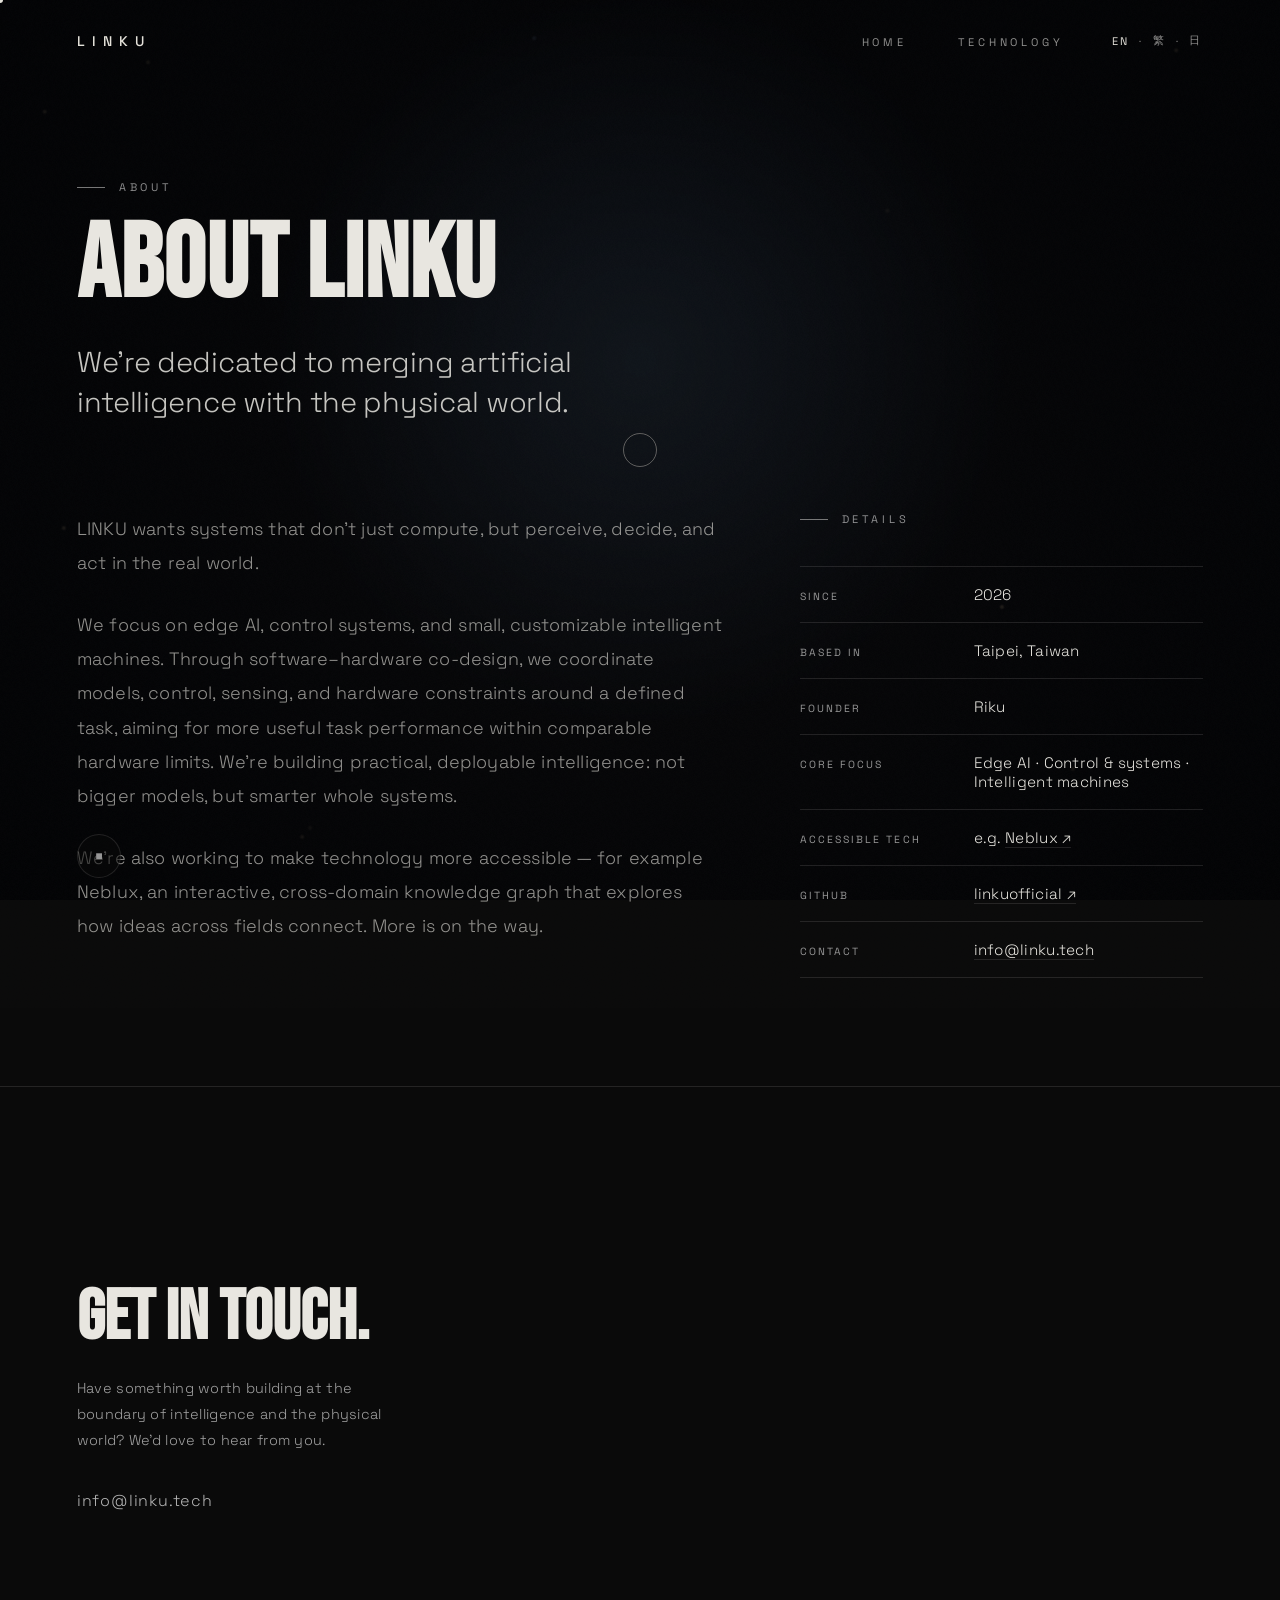
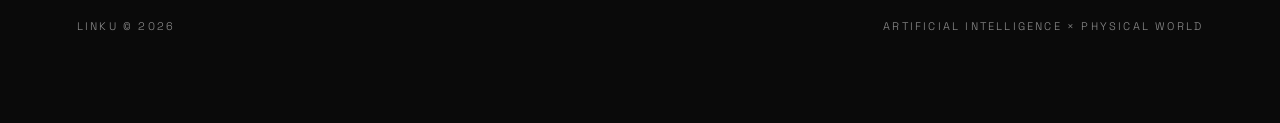
==== commit 26b35203: "fix(web): 修復語言導向深連結、CI 回歸測試、觸控無障礙與遺留死碼 - redirect script 保留 location.search/hash,避免自動語言導向丟失 query/#p" ====
--- a/about/index.html
+++ b/about/index.html
@@ -6,7 +6,7 @@
   <meta name="viewport" content="width=device-width, initial-scale=1.0" />
 
   <!-- First-visit language routing: send visitors to their language; an explicit choice (stored) always wins. en-pages only, so /zh/ and /ja/ stay crawlable. -->
-  <script>(function(){try{var K='linku_lang',s=localStorage.getItem(K),t=s;if(!t){var L=navigator.languages||[navigator.language||'en'];for(var i=0;i<L.length;i++){var l=(L[i]||'').toLowerCase();if(l.indexOf('zh')===0){t='zh';break}if(l.indexOf('ja')===0){t='ja';break}if(l.indexOf('en')===0){t='en';break}}}if(!t||t==='en')return;location.replace('/'+t+location.pathname)}catch(e){}})();</script>
+  <script>(function(){try{var K='linku_lang',s=localStorage.getItem(K),t=s;if(!t){var L=navigator.languages||[navigator.language||'en'];for(var i=0;i<L.length;i++){var l=(L[i]||'').toLowerCase();if(l.indexOf('zh')===0){t='zh';break}if(l.indexOf('ja')===0){t='ja';break}if(l.indexOf('en')===0){t='en';break}}}if(!t||t==='en')return;location.replace('/'+t+location.pathname+location.search+location.hash)}catch(e){}})();</script>
 
   <!-- Favicon -->
   <link rel="icon" href="/assets/favicon.svg" type="image/svg+xml" />
@@ -43,6 +43,7 @@
   <meta name="twitter:description"
     content="An early-stage technology venture building edge AI and small intelligent machines through software–hardware co-design." />
   <meta name="twitter:image" content="https://linku.tech/assets/og-image.png" />
+  <meta name="twitter:image:alt" content="LINKU — Intelligence, made physical." />
 
   <link rel="preconnect" href="https://fonts.googleapis.com" />
   <link rel="preconnect" href="https://fonts.gstatic.com" crossorigin />
--- a/assets/styles.css
+++ b/assets/styles.css
@@ -320,7 +320,8 @@
   transition: width 0.3s ease;
 }
 
-.nav-links a:hover {
+.nav-links a:hover,
+.nav-links a:focus-visible {
   color: var(--cream);
 }
 
@@ -352,6 +353,7 @@
 }
 
 .lang-switch a:hover,
+.lang-switch a:focus-visible,
 .lang-switch a.active {
   color: var(--cream);
 }
@@ -579,17 +581,6 @@
   letter-spacing: 0.02em;
   color: rgba(232, 230, 224, 0.55);
   max-width: 58ch;
-}
-
-.pillar-desc {
-  margin-top: 10px;
-  font-family: var(--body);
-  font-weight: 300;
-  font-size: 0.8rem;
-  line-height: 1.7;
-  letter-spacing: 0.04em;
-  color: rgba(255, 255, 255, 0.42);
-  max-width: 46ch;
 }
 
 /* ---------- About page ---------- */
@@ -1026,21 +1017,6 @@
   }
 }
 
-/* ---------- Projects ---------- */
-.projects {
-  padding-top: clamp(100px, 14vh, 180px);
-  padding-bottom: clamp(100px, 14vh, 180px);
-  border-top: 1px solid var(--line);
-}
-
-.projects-head {
-  display: flex;
-  justify-content: space-between;
-  align-items: baseline;
-  flex-wrap: wrap;
-  gap: 16px;
-}
-
 .more {
   font-size: 0.65rem;
   letter-spacing: var(--label-tracking);
@@ -1093,108 +1069,6 @@
 
 .more-link:hover .arrow {
   transform: translateX(5px);
-}
-
-.project-list {
-  margin-top: clamp(48px, 8vh, 96px);
-}
-
-.project {
-  display: block;
-  text-decoration: none;
-  color: inherit;
-  border-top: 1px solid var(--line);
-  padding: clamp(28px, 4vw, 48px) 0;
-  position: relative;
-}
-
-.project:last-child {
-  border-bottom: 1px solid var(--line);
-}
-
-.project-row {
-  display: flex;
-  align-items: center;
-  justify-content: space-between;
-  gap: 24px;
-  flex-wrap: wrap;
-}
-
-.project-name-wrap {
-  display: flex;
-  align-items: center;
-  gap: 24px;
-  flex-wrap: wrap;
-}
-
-.project-name {
-  font-family: var(--display);
-  font-size: clamp(48px, 9vw, 132px);
-  line-height: 0.9;
-  color: var(--cream);
-  transition: transform 0.5s cubic-bezier(0.16, 1, 0.3, 1), color 0.4s ease;
-}
-
-.badge {
-  display: inline-flex;
-  align-items: center;
-  gap: 8px;
-  font-size: 11px;
-  letter-spacing: 0.25em;
-  text-transform: uppercase;
-  color: var(--live);
-  border: 1px solid color-mix(in oklch, var(--live) 40%, transparent);
-  padding: 6px 12px;
-  border-radius: 100px;
-  align-self: center;
-}
-
-.badge .dot {
-  width: 6px;
-  height: 6px;
-  border-radius: 50%;
-  background: var(--live);
-  box-shadow: 0 0 0 0 color-mix(in oklch, var(--live) 60%, transparent);
-  animation: pulse 2s infinite;
-}
-
-@keyframes pulse {
-  0% {
-    box-shadow: 0 0 0 0 color-mix(in oklch, var(--live) 60%, transparent);
-  }
-
-  70% {
-    box-shadow: 0 0 0 7px transparent;
-  }
-
-  100% {
-    box-shadow: 0 0 0 0 transparent;
-  }
-}
-
-.project-arrow {
-  font-family: var(--body);
-  font-size: 28px;
-  color: var(--muted);
-  transition: transform 0.5s cubic-bezier(0.16, 1, 0.3, 1), color 0.4s ease;
-}
-
-.project-meta {
-  margin-top: 14px;
-  font-size: 0.8rem;
-  font-style: italic;
-  letter-spacing: 0.08em;
-  color: rgba(255, 255, 255, 0.6);
-  max-width: 46ch;
-}
-
-.project:hover .project-name {
-  transform: translateX(18px);
-}
-
-.project:hover .project-arrow {
-  transform: translate(8px, -8px);
-  color: var(--cream);
 }
 
 /* ---------- Pillars (What We Do) ---------- */
@@ -1717,7 +1591,13 @@
     color: var(--cream);
   }
 
-  .lang-switch a,
+  .lang-switch a {
+    min-height: 44px;
+    display: inline-flex;
+    align-items: center;
+    text-shadow: 0 1px 9px rgba(10, 10, 10, 0.9);
+  }
+
   .lang-switch .sep {
     text-shadow: 0 1px 9px rgba(10, 10, 10, 0.9);
   }
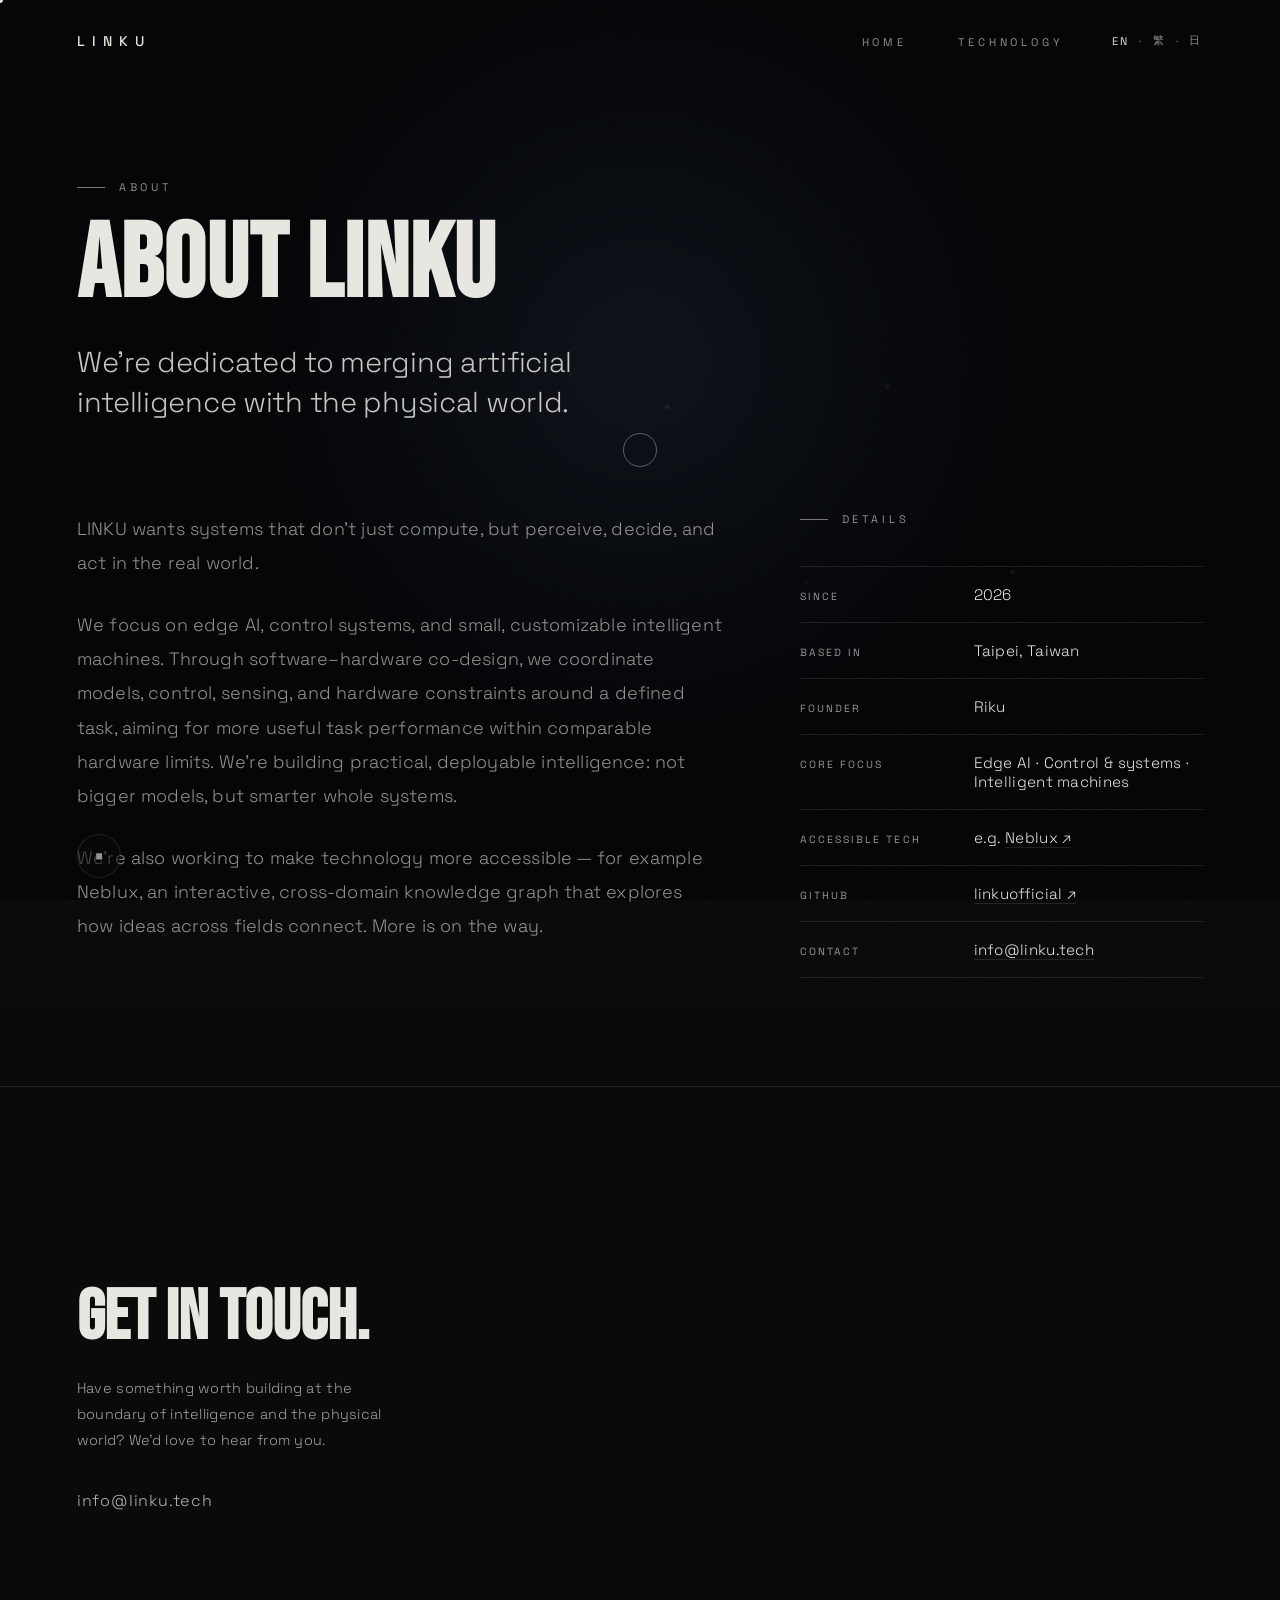
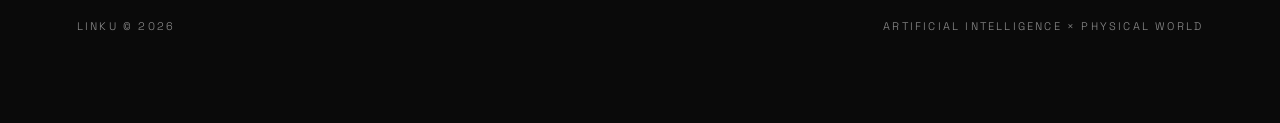
==== commit a81f08c9: "fix(web): make language URLs explicit" ====
--- a/about/index.html
+++ b/about/index.html
@@ -4,9 +4,6 @@
 <head>
   <meta charset="UTF-8" />
   <meta name="viewport" content="width=device-width, initial-scale=1.0" />
-
-  <!-- First-visit language routing: send visitors to their language; an explicit choice (stored) always wins. en-pages only, so /zh/ and /ja/ stay crawlable. -->
-  <script>(function(){try{var K='linku_lang',s=localStorage.getItem(K),t=s;if(!t){var L=navigator.languages||[navigator.language||'en'];for(var i=0;i<L.length;i++){var l=(L[i]||'').toLowerCase();if(l.indexOf('zh')===0){t='zh';break}if(l.indexOf('ja')===0){t='ja';break}if(l.indexOf('en')===0){t='en';break}}}if(!t||t==='en')return;location.replace('/'+t+location.pathname+location.search+location.hash)}catch(e){}})();</script>
 
   <!-- Favicon -->
   <link rel="icon" href="/assets/favicon.svg" type="image/svg+xml" />
--- a/assets/styles.css
+++ b/assets/styles.css
@@ -3,9 +3,7 @@
   --cream: #e8e6e0;
   --muted: #969696;
   --muted-dim: #777;
-  --ghost: #1b1b1b;
   --line: rgba(232, 230, 224, 0.12);
-  --live: oklch(0.72 0.16 150);
   --amber: #e8b478;
   --steel: #8194ab;
   --display: 'Bebas Neue', sans-serif;
@@ -363,6 +361,19 @@
   user-select: none;
 }
 
+.brand:focus-visible,
+.nav-links a:focus-visible,
+.lang-switch a:focus-visible,
+.more-link:focus-visible,
+.contact-mail:focus-visible,
+.about-facts a:focus-visible,
+.scene-toggle:focus-visible,
+.proof-control:focus-visible,
+.proof-summary:focus-visible {
+  outline: 2px solid var(--cream);
+  outline-offset: 4px;
+}
+
 /* ---------- Hero ---------- */
 .hero {
   min-height: 100vh;
@@ -830,6 +841,12 @@
   cursor: crosshair;
   touch-action: pan-y;
   /* keep page scroll alive over the canvas on touch */
+}
+
+.proof-still-image {
+  display: block;
+  width: 100%;
+  height: auto;
 }
 
 .proof-caps {
@@ -1017,13 +1034,6 @@
   }
 }
 
-.more {
-  font-size: 0.65rem;
-  letter-spacing: var(--label-tracking);
-  color: rgba(255, 255, 255, var(--label-opacity));
-  text-transform: uppercase;
-}
-
 /* ---------- Section link (routes to a dedicated page) ---------- */
 .more-link {
   display: inline-block;
@@ -1283,8 +1293,7 @@
 html.motion-paused body::before,
 html.motion-paused body::after,
 html.motion-paused .scroll-cue,
-html.motion-paused .scroll-cue .bar::after,
-html.motion-paused .badge .dot {
+html.motion-paused .scroll-cue .bar::after {
   animation-play-state: paused !important;
 }
 
@@ -1396,8 +1405,6 @@
   max-width: 42ch;
 }
 
-html[lang="zh-Hant"] .project-meta,
-html[lang="ja"] .project-meta,
 html[lang="zh-Hant"] .contact-note,
 html[lang="ja"] .contact-note {
   font-family: var(--cjk-body);
@@ -1408,9 +1415,7 @@
 }
 
 html[lang="zh-Hant"] .statement-fact,
-html[lang="ja"] .statement-fact,
-html[lang="zh-Hant"] .pillar-desc,
-html[lang="ja"] .pillar-desc {
+html[lang="ja"] .statement-fact {
   font-family: var(--cjk-body);
   letter-spacing: 0.04em;
   line-height: 1.9;
@@ -1526,9 +1531,7 @@
 html[lang="zh-Hant"] .nav-links a,
 html[lang="ja"] .nav-links a,
 html[lang="zh-Hant"] .label,
-html[lang="ja"] .label,
-html[lang="zh-Hant"] .more,
-html[lang="ja"] .more {
+html[lang="ja"] .label {
   font-family: var(--cjk-body);
 }
 
@@ -1562,6 +1565,9 @@
   }
 
   .brand {
+    min-height: 44px;
+    display: inline-flex;
+    align-items: center;
     letter-spacing: 0.3em;
     text-shadow: 0 1px 9px rgba(10, 10, 10, 0.9);
   }
@@ -1592,9 +1598,11 @@
   }
 
   .lang-switch a {
+    min-width: 44px;
     min-height: 44px;
     display: inline-flex;
     align-items: center;
+    justify-content: center;
     text-shadow: 0 1px 9px rgba(10, 10, 10, 0.9);
   }
 
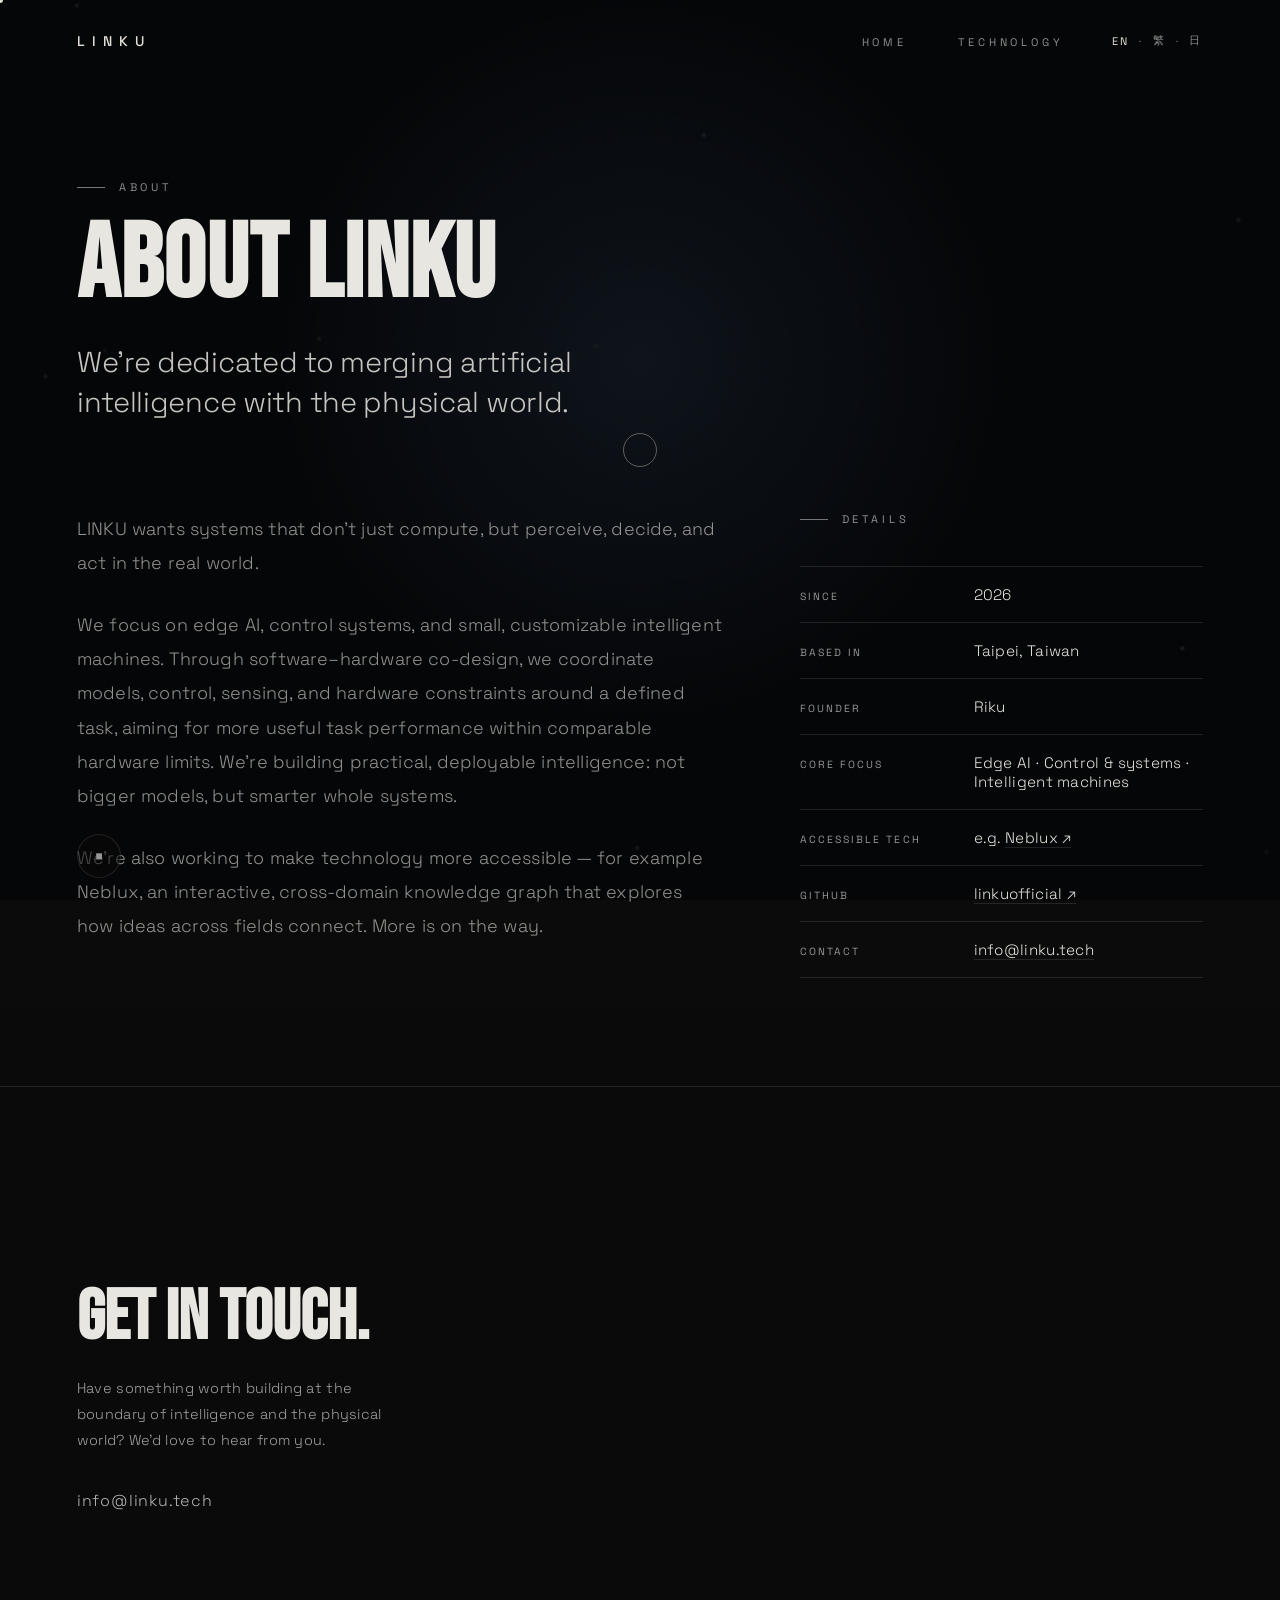
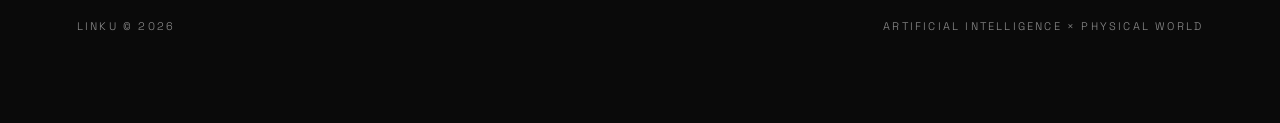
==== commit 32681e79: "feat(web): add home substance and clear closeout debt Home (en/zh/ja): one capability line per pilla" ====
--- a/about/index.html
+++ b/about/index.html
@@ -48,6 +48,7 @@
     rel="stylesheet" />
 
   <link rel="stylesheet" href="/assets/styles.css" />
+  <script src="/assets/vt-gate.js"></script>
 
   <!-- Structured data: Organization (enriched) + AboutPage -->
   <script type="application/ld+json">
--- a/assets/styles.css
+++ b/assets/styles.css
@@ -650,7 +650,7 @@
 
 .about-facts > div {
   display: grid;
-  grid-template-columns: 150px 1fr;
+  grid-template-columns: 150px minmax(0, 1fr);
   gap: 24px;
   align-items: baseline;
   padding: 18px 0;
@@ -685,6 +685,19 @@
 
 .about-facts a:hover {
   border-color: var(--cream);
+}
+
+/* 320px-class screens: the fixed 150px label column left the value column
+   narrower than its longest unbreakable token (the e-mail address). */
+@media (max-width: 340px) {
+  .about-facts > div {
+    grid-template-columns: 112px minmax(0, 1fr);
+    gap: 16px;
+  }
+
+  .about-facts dd {
+    overflow-wrap: anywhere;
+  }
 }
 
 /* About: narrative (left) + facts (right) as two columns on wider screens */
@@ -1109,11 +1122,13 @@
 @media (hover: hover) and (pointer: fine) {
 
   .pillar,
+  .work-item,
   .tech-item {
     position: relative;
   }
 
   .pillar::after,
+  .work-item::after,
   .tech-item::after {
     content: '';
     position: absolute;
@@ -1126,6 +1141,7 @@
   }
 
   .pillar:hover::after,
+  .work-item:hover::after,
   .tech-item:hover::after {
     opacity: 1;
   }
@@ -1157,6 +1173,68 @@
   color: rgba(255, 255, 255, var(--caption-opacity));
   text-transform: none;
   line-height: 1.7;
+}
+
+.pillar-desc,
+.work-desc {
+  margin-top: 16px;
+  font-family: var(--body);
+  font-weight: 300;
+  font-size: clamp(0.9rem, 1.15vw, 1rem);
+  line-height: 1.8;
+  letter-spacing: 0.01em;
+  color: rgba(232, 230, 224, 0.62);
+  max-width: 52ch;
+  text-wrap: pretty;
+}
+
+/* ---------- Work (home) ----------
+   Same row grid as the pillars so both lists share one left edge. */
+.work {
+  padding-top: clamp(100px, 14vh, 180px);
+  padding-bottom: clamp(100px, 14vh, 180px);
+  border-top: 1px solid var(--line);
+}
+
+.work-list {
+  margin-top: clamp(48px, 8vh, 96px);
+}
+
+.work-item {
+  display: grid;
+  grid-template-columns: 90px 1fr;
+  gap: clamp(20px, 5vw, 80px);
+  align-items: baseline;
+  border-top: 1px solid var(--line);
+  padding: clamp(36px, 5vw, 64px) 0;
+}
+
+.work-item:last-child {
+  border-bottom: 1px solid var(--line);
+}
+
+.work-kind {
+  font-family: var(--body);
+  font-weight: 400;
+  font-size: 0.7rem;
+  letter-spacing: 0.2em;
+  text-transform: uppercase;
+  color: var(--muted);
+}
+
+.work-title {
+  margin-top: 16px;
+  font-family: var(--display);
+  font-weight: 400;
+  font-size: clamp(2rem, 3.6vw, 3rem);
+  line-height: 1;
+  letter-spacing: 0.02em;
+  color: var(--cream);
+  text-wrap: balance;
+}
+
+.work-item .more-link {
+  margin-top: 26px;
 }
 
 /* ---------- Contact ---------- */
@@ -1314,6 +1392,8 @@
   .hero-sub,
   .statement-fact,
   .pillar-tag,
+  .pillar-desc,
+  .work-desc,
   .contact-note,
   .tech-desc,
   .tech-hero-sub,
@@ -1337,7 +1417,8 @@
     letter-spacing: 0.15em;
   }
 
-  .pillar {
+  .pillar,
+  .work-item {
     grid-template-columns: 48px 1fr;
   }
 
@@ -1526,6 +1607,33 @@
   letter-spacing: 0.2em;
 }
 
+html[lang="zh-Hant"] .work-title,
+html[lang="ja"] .work-title {
+  font-family: var(--cjk-display);
+  font-weight: 500;
+  font-size: clamp(1.6rem, 2.8vw, 2.2rem);
+  line-height: 1.3;
+  letter-spacing: 0.03em;
+}
+
+/* break the long Japanese title at phrase boundaries where supported;
+   overflow-wrap lets a phrase wider than the column still break (320px) */
+html[lang="ja"] .work-title {
+  word-break: auto-phrase;
+  overflow-wrap: anywhere;
+}
+
+html[lang="zh-Hant"] .pillar-desc,
+html[lang="ja"] .pillar-desc,
+html[lang="zh-Hant"] .work-desc,
+html[lang="ja"] .work-desc {
+  font-family: var(--cjk-body);
+  letter-spacing: 0.03em;
+  line-height: 1.9;
+}
+
+html[lang="zh-Hant"] .work-kind,
+html[lang="ja"] .work-kind,
 html[lang="zh-Hant"] .pillar-tag,
 html[lang="ja"] .pillar-tag,
 html[lang="zh-Hant"] .nav-links a,
@@ -1628,3 +1736,75 @@
     margin-top: 20px;
   }
 }
+
+/* Respect reduced motion for document scrolling as well as animation. */
+@media (prefers-reduced-motion: reduce) {
+  html { scroll-behavior: auto; }
+}
+
+/* Paused simulation inputs do not queue invisible changes. */
+.proof-control:disabled {
+  color: var(--muted-dim);
+  border-color: var(--line);
+  background: none;
+  cursor: default;
+}
+.proof-paused-note {
+  flex-basis: 100%;
+  color: var(--muted);
+  font-size: 0.8125rem;
+  line-height: 1.7;
+  letter-spacing: 0.04em;
+}
+
+/* Immediate press feedback uses the existing brand palette. */
+.brand:active,
+.nav-links a:active,
+.lang-switch a:active,
+.more-link:active,
+.contact-mail:active,
+.about-facts a:active {
+  color: var(--amber);
+  transition: none;
+}
+.scene-toggle:active {
+  color: var(--amber);
+  border-color: var(--amber);
+  background: color-mix(in srgb, var(--amber) 14%, var(--bg));
+  transition: none;
+}
+
+/* Touch targets also apply to tablets and devices with mixed inputs. */
+@media (any-pointer: coarse) {
+  .brand,
+  .nav-links a,
+  .lang-switch a {
+    min-width: 44px;
+    min-height: 44px;
+    display: inline-flex;
+    align-items: center;
+  }
+  .lang-switch a { justify-content: center; }
+  nav, .nav-right, .nav-links { flex-wrap: wrap; }
+  nav { gap: 8px 20px; }
+  .nav-right { justify-content: flex-end; }
+}
+
+/* Improve dense simulation text without changing the site typography. */
+.proof-hint,
+.proof-hint-touch,
+html[lang="zh-Hant"] .proof-hint,
+html[lang="ja"] .proof-hint,
+html[lang="zh-Hant"] .proof-hint-touch,
+html[lang="ja"] .proof-hint-touch {
+  font-size: 0.8125rem;
+  line-height: 1.9;
+  letter-spacing: 0.08em;
+}
+.proof-spec {
+  font-size: 0.8125rem;
+  line-height: 2;
+  overflow-wrap: anywhere;
+}
+.proof-cap { font-size: 0.75rem; }
+.proof-summary { font-size: 0.8125rem; }
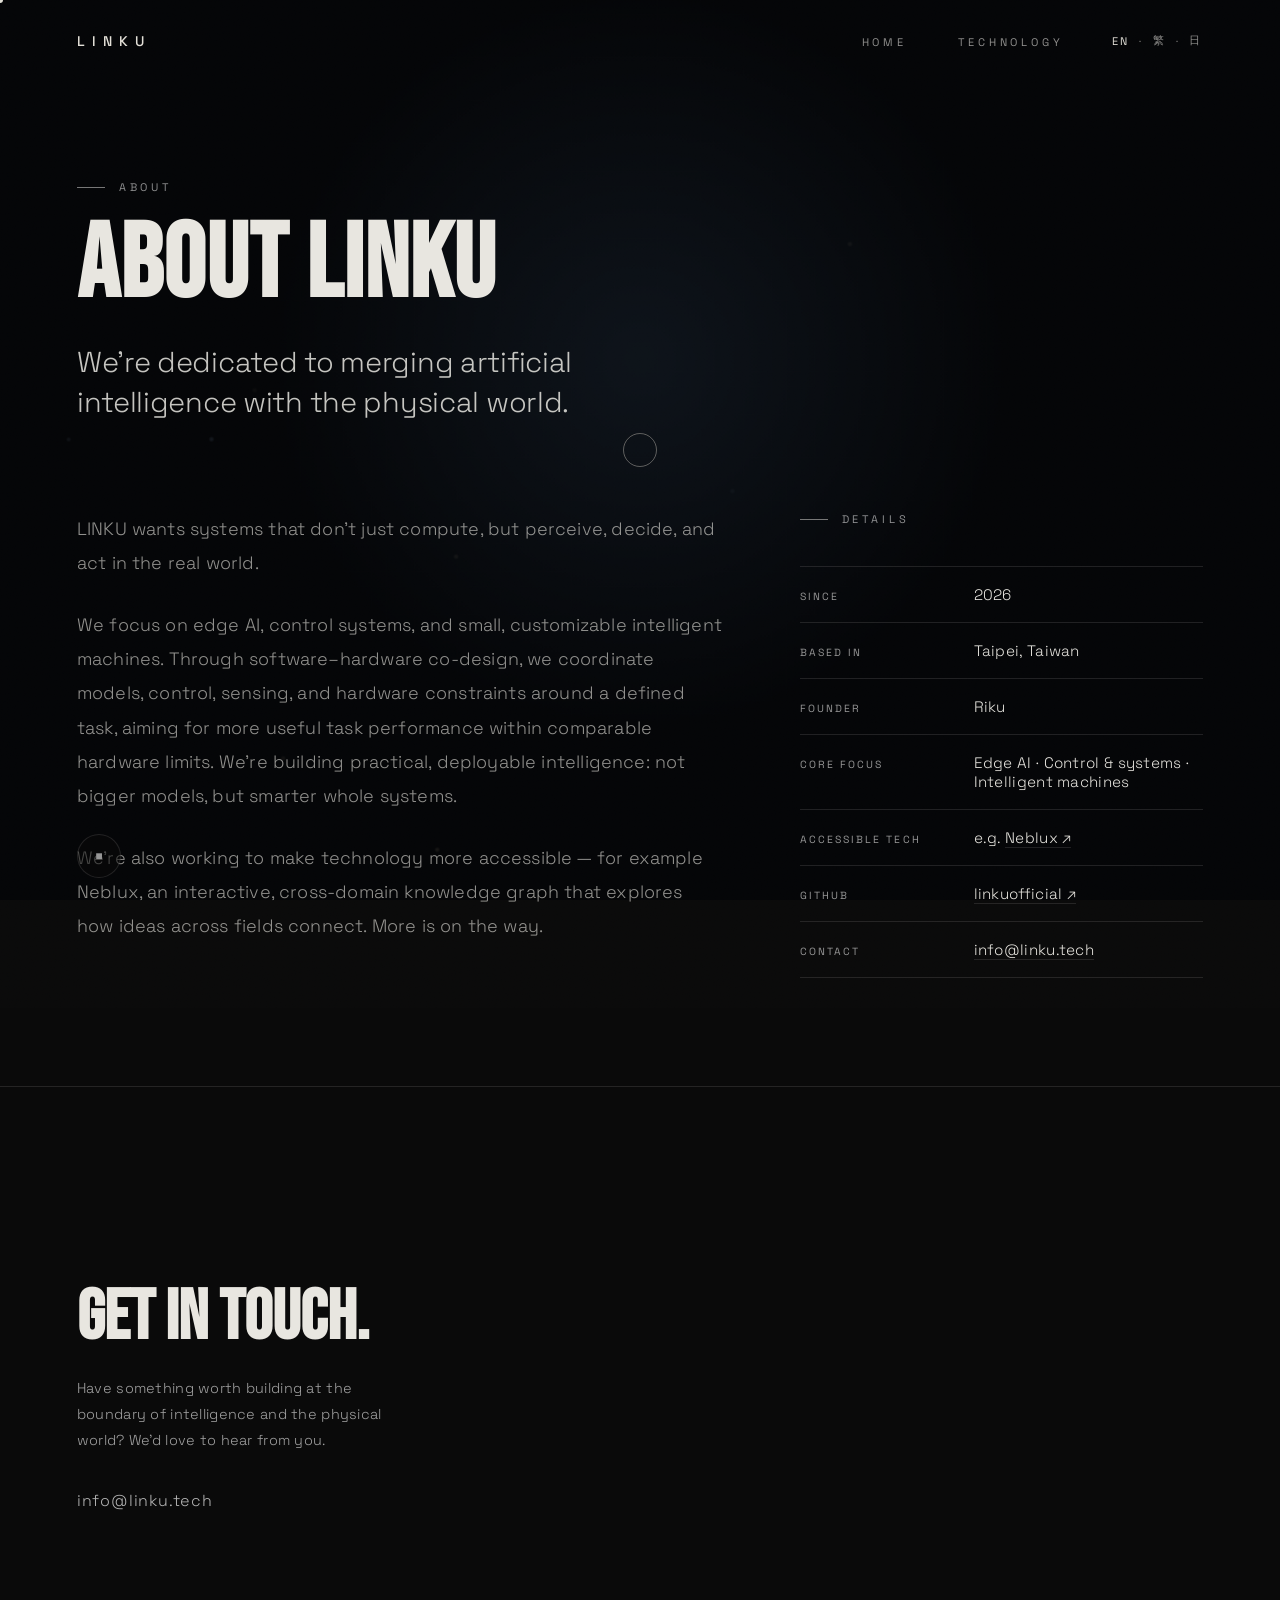
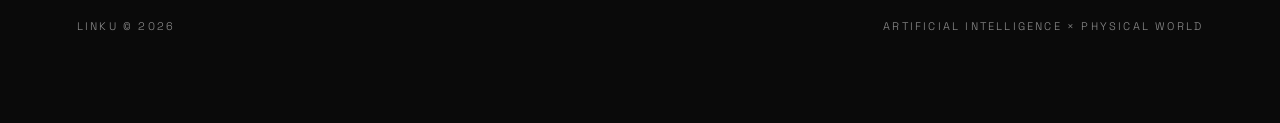
==== commit 29f438d8: "fix(web): apply approved LINKU favicon" ====
--- a/about/index.html
+++ b/about/index.html
@@ -6,7 +6,8 @@
   <meta name="viewport" content="width=device-width, initial-scale=1.0" />
 
   <!-- Favicon -->
-  <link rel="icon" href="/assets/favicon.svg" type="image/svg+xml" />
+  <link rel="icon" href="/favicon.ico?v=c4868c8a" sizes="16x16 32x32 48x48" type="image/x-icon" />
+  <link rel="icon" href="/assets/favicon.svg?v=c4868c8a" sizes="any" type="image/svg+xml" />
 
   <title>About — LINKU (Linku Tech)</title>
   <meta name="description"
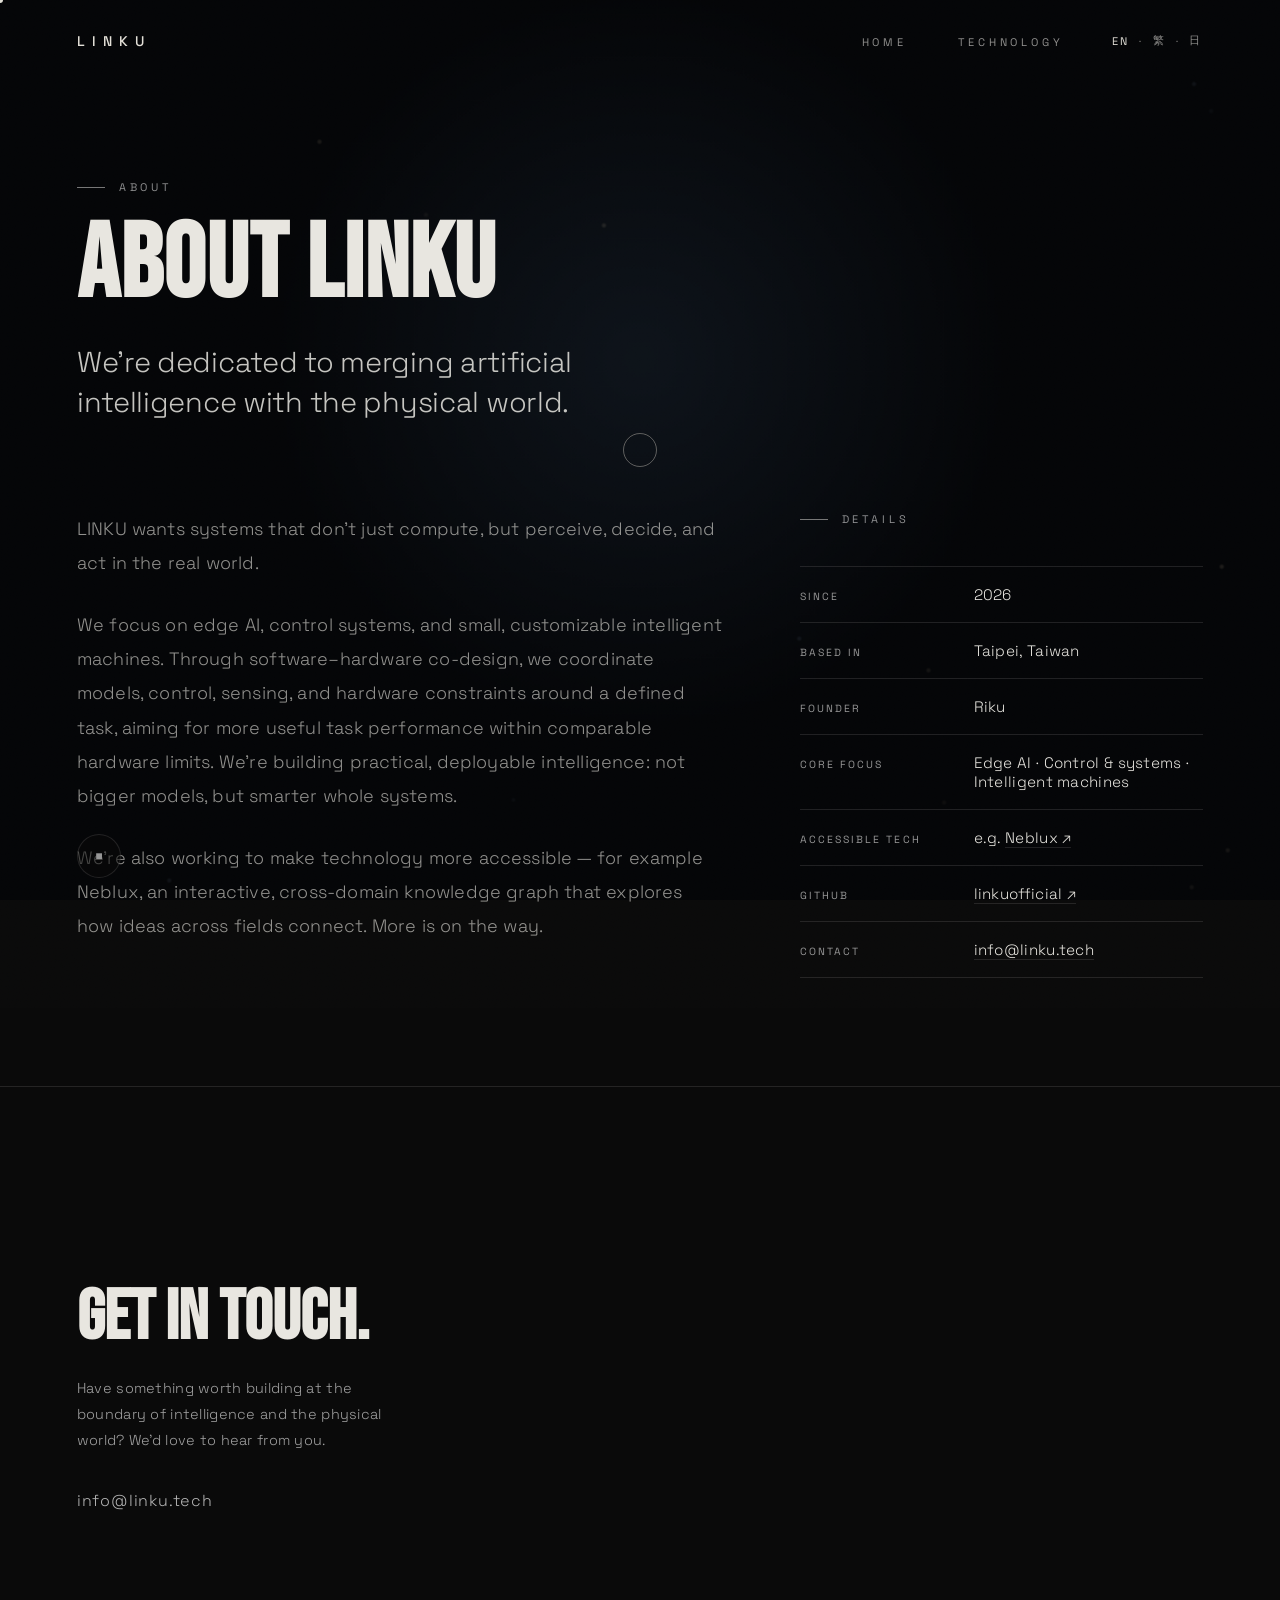
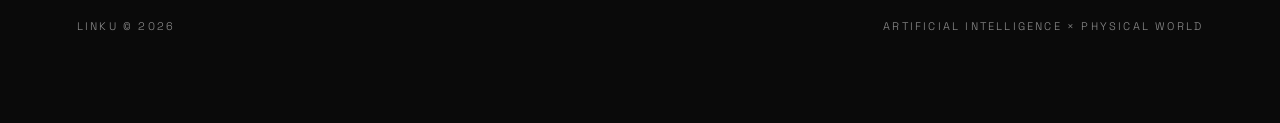
==== commit ceb1ea15: "fix(web): sync home screen icons with LINKU favicon" ====
--- a/about/index.html
+++ b/about/index.html
@@ -6,8 +6,11 @@
   <meta name="viewport" content="width=device-width, initial-scale=1.0" />
 
   <!-- Favicon -->
+  <link rel="icon" href="/assets/icon-192.png?v=16ec0bb9" sizes="192x192" type="image/png" />
+  <link rel="icon" href="/assets/icon-512.png?v=0ab5c2ee" sizes="512x512" type="image/png" />
   <link rel="icon" href="/favicon.ico?v=c4868c8a" sizes="16x16 32x32 48x48" type="image/x-icon" />
   <link rel="icon" href="/assets/favicon.svg?v=c4868c8a" sizes="any" type="image/svg+xml" />
+  <link rel="apple-touch-icon" href="/apple-touch-icon.png?v=728a8796" sizes="180x180" />
 
   <title>About — LINKU (Linku Tech)</title>
   <meta name="description"
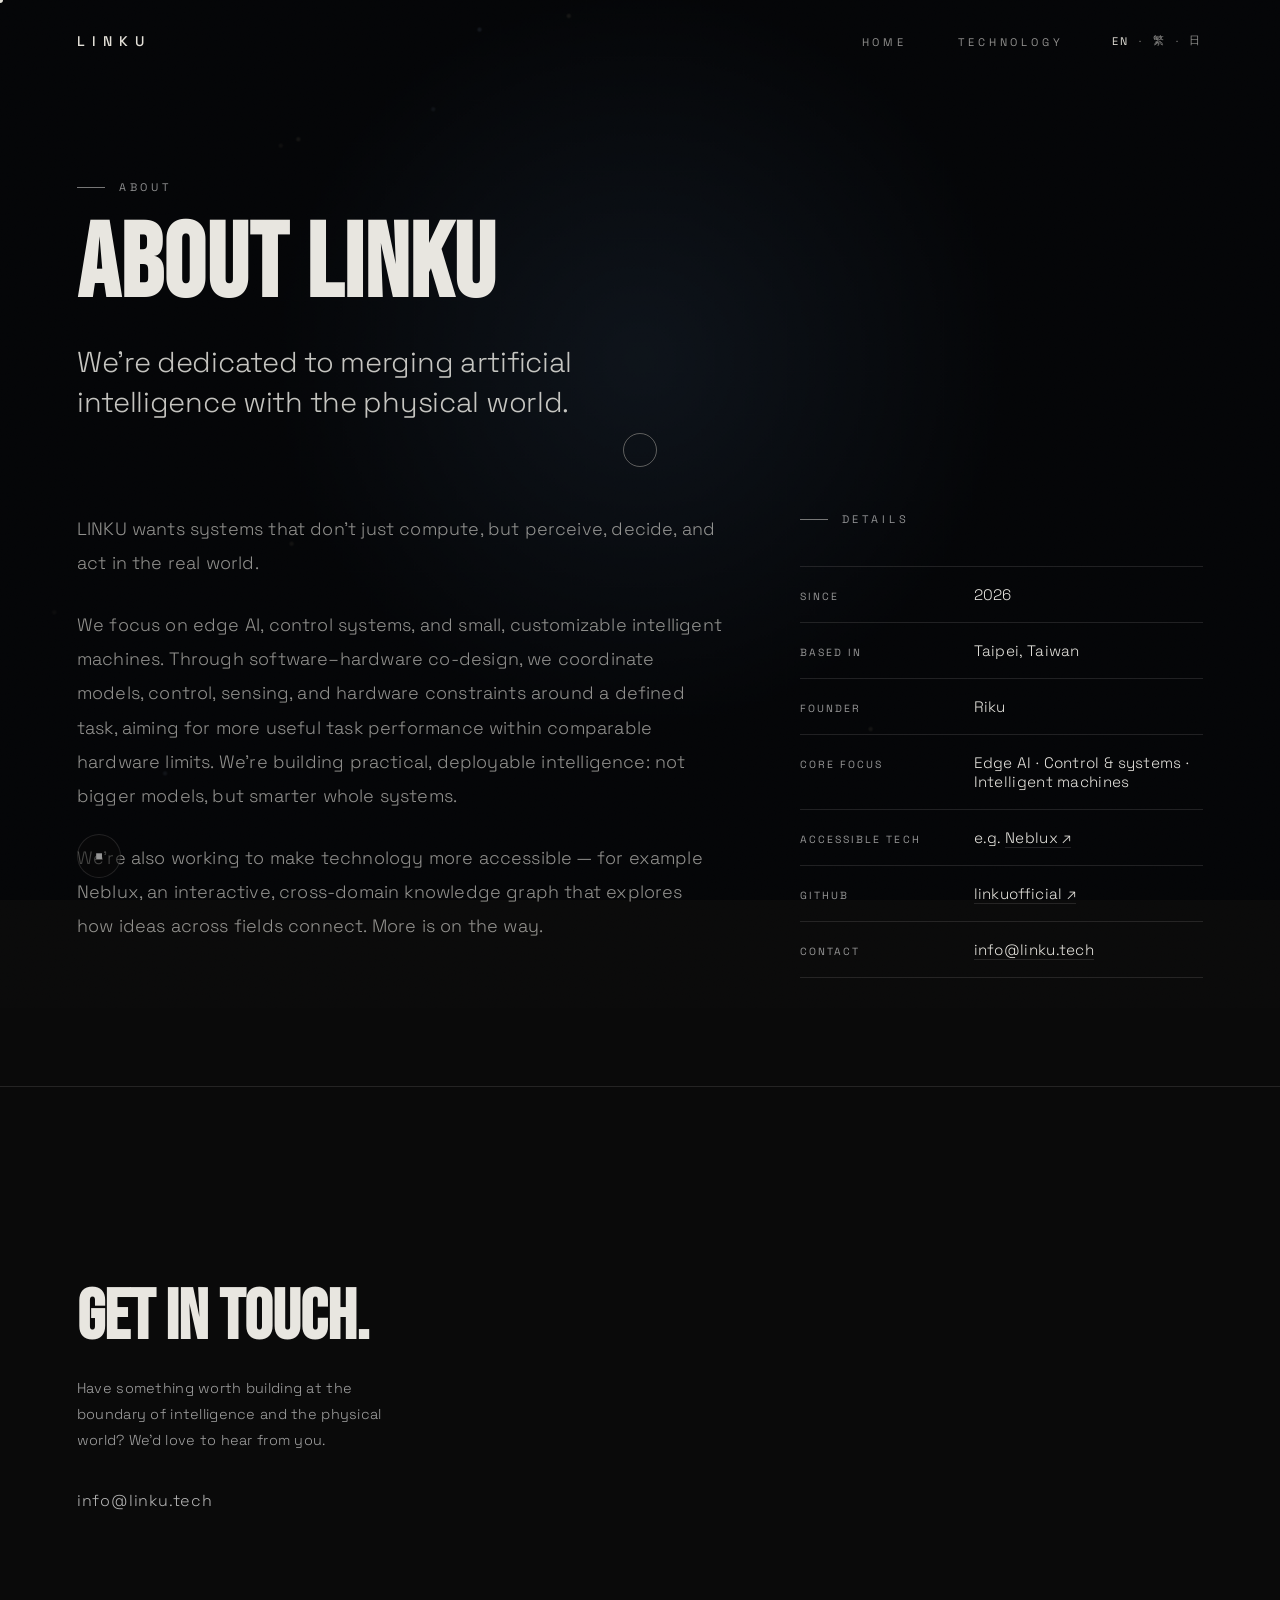
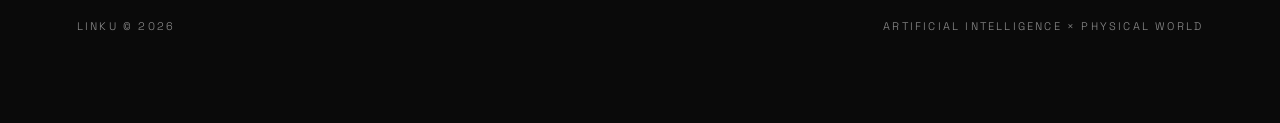
==== commit 21df14e1: "fix(web): use pure black and white LINKU icons" ====
--- a/about/index.html
+++ b/about/index.html
@@ -6,11 +6,11 @@
   <meta name="viewport" content="width=device-width, initial-scale=1.0" />
 
   <!-- Favicon -->
-  <link rel="icon" href="/assets/icon-192.png?v=16ec0bb9" sizes="192x192" type="image/png" />
-  <link rel="icon" href="/assets/icon-512.png?v=0ab5c2ee" sizes="512x512" type="image/png" />
-  <link rel="icon" href="/favicon.ico?v=c4868c8a" sizes="16x16 32x32 48x48" type="image/x-icon" />
-  <link rel="icon" href="/assets/favicon.svg?v=c4868c8a" sizes="any" type="image/svg+xml" />
-  <link rel="apple-touch-icon" href="/apple-touch-icon.png?v=728a8796" sizes="180x180" />
+  <link rel="icon" href="/assets/icon-192.png?v=da5a1367" sizes="192x192" type="image/png" />
+  <link rel="icon" href="/assets/icon-512.png?v=16fe1b22" sizes="512x512" type="image/png" />
+  <link rel="icon" href="/favicon.ico?v=3fda32a6" sizes="16x16 32x32 48x48" type="image/x-icon" />
+  <link rel="icon" href="/assets/favicon.svg?v=75b62a2c" sizes="any" type="image/svg+xml" />
+  <link rel="apple-touch-icon" href="/apple-touch-icon.png?v=6493cd5e" sizes="180x180" />
 
   <title>About — LINKU (Linku Tech)</title>
   <meta name="description"
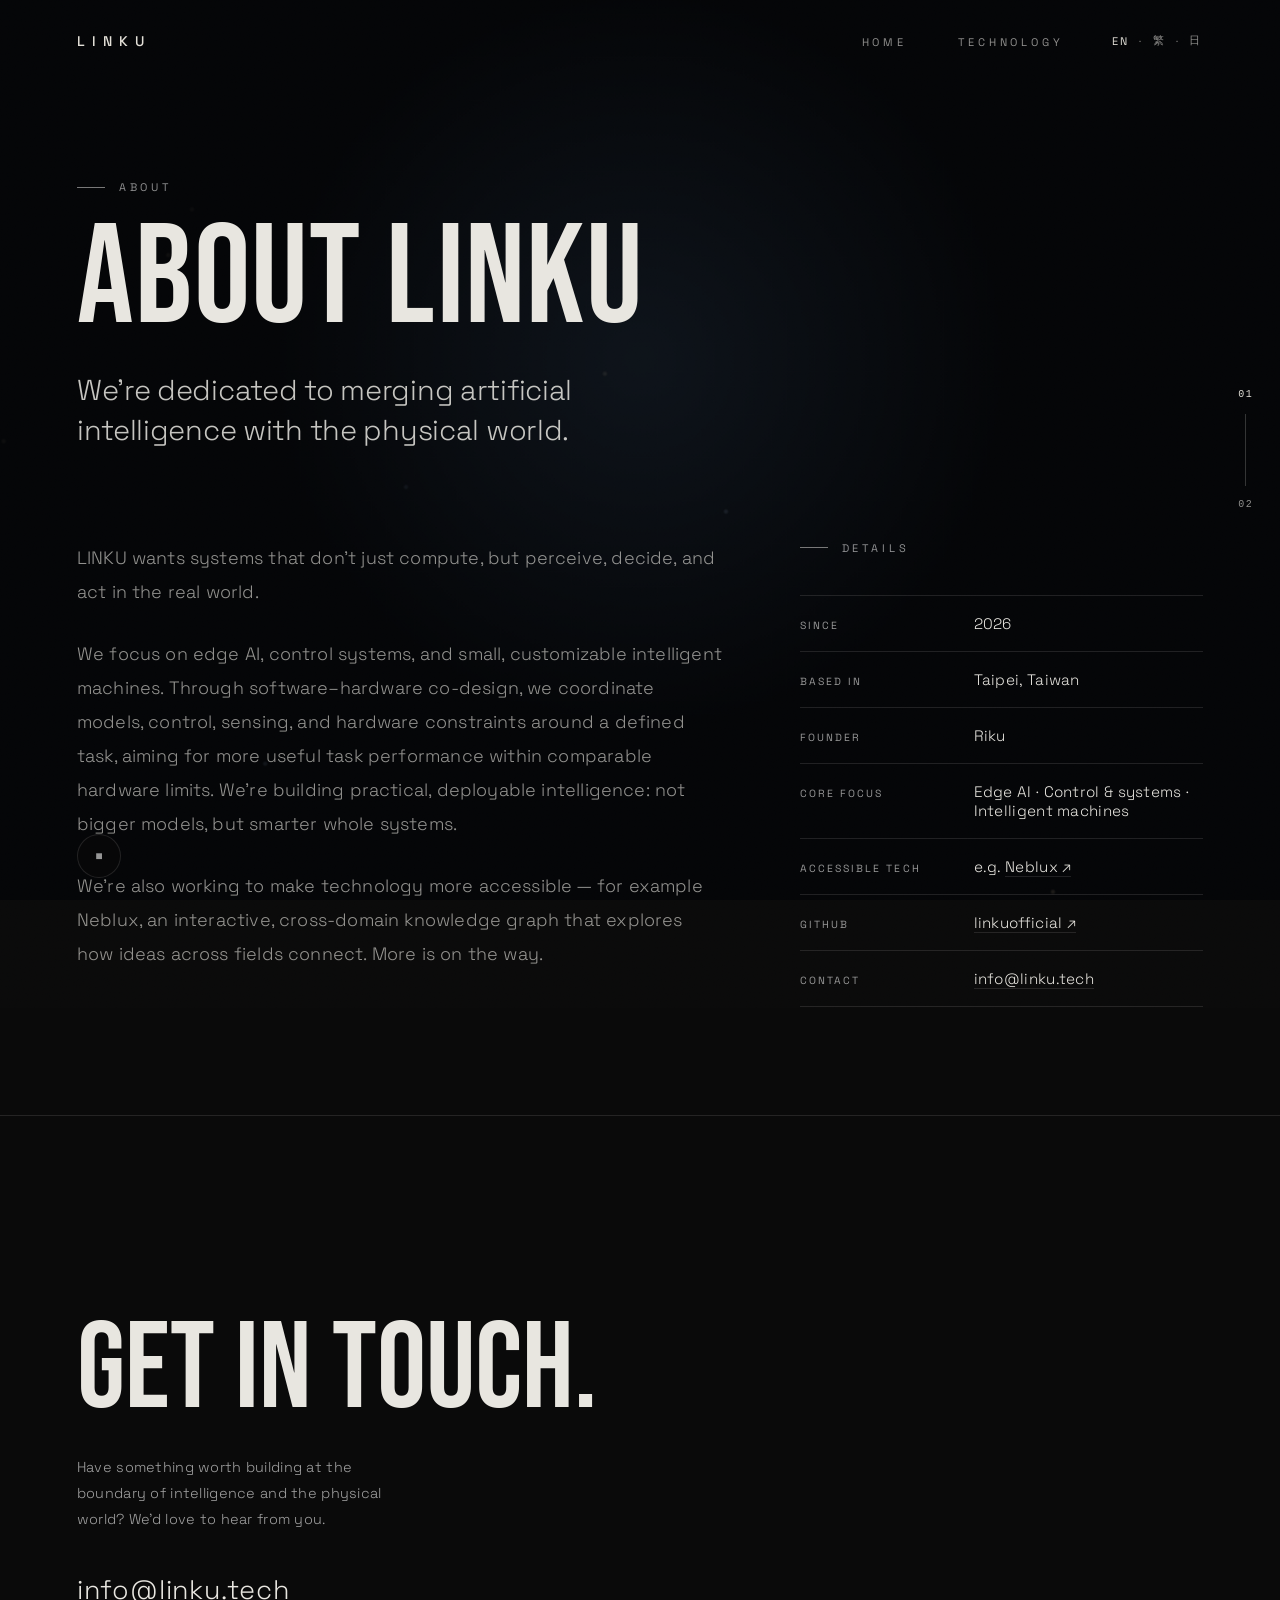
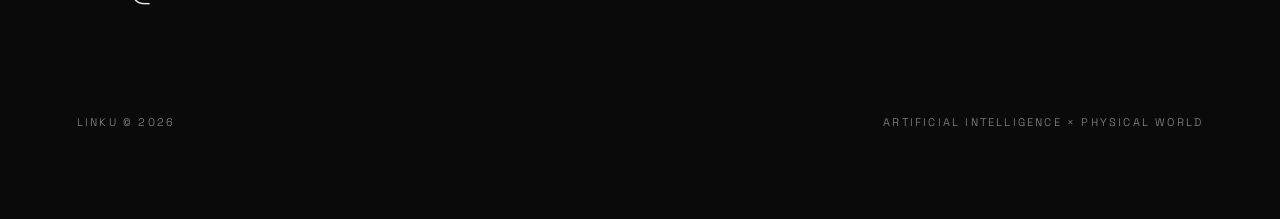
==== commit 60d1f797: "feat(web): kinetic pin-bed hero, motion system, 404 page and new social card - Home background is a " ====
--- a/about/index.html
+++ b/about/index.html
@@ -4,6 +4,7 @@
 <head>
   <meta charset="UTF-8" />
   <meta name="viewport" content="width=device-width, initial-scale=1.0" />
+  <meta name="theme-color" content="#0a0a0a" />
 
   <!-- Favicon -->
   <link rel="icon" href="/assets/icon-192.png?v=da5a1367" sizes="192x192" type="image/png" />
@@ -33,7 +34,7 @@
   <meta property="og:locale" content="en_US" />
   <meta property="og:locale:alternate" content="zh_TW" />
   <meta property="og:locale:alternate" content="ja_JP" />
-  <meta property="og:image" content="https://linku.tech/assets/og-image.png" />
+  <meta property="og:image" content="https://linku.tech/assets/og-image.png?v=a35d9f51" />
   <meta property="og:image:width" content="1200" />
   <meta property="og:image:height" content="630" />
   <meta property="og:image:alt" content="LINKU — Intelligence, made physical." />
@@ -43,7 +44,7 @@
   <meta name="twitter:title" content="About — LINKU (Linku Tech)" />
   <meta name="twitter:description"
     content="An early-stage technology venture building edge AI and small intelligent machines through software–hardware co-design." />
-  <meta name="twitter:image" content="https://linku.tech/assets/og-image.png" />
+  <meta name="twitter:image" content="https://linku.tech/assets/og-image.png?v=a35d9f51" />
   <meta name="twitter:image:alt" content="LINKU — Intelligence, made physical." />
 
   <link rel="preconnect" href="https://fonts.googleapis.com" />
@@ -66,7 +67,7 @@
         "alternateName": ["Linku Tech", "LINKU Tech"],
         "url": "https://linku.tech/",
         "logo": "https://linku.tech/assets/favicon.svg",
-        "image": "https://linku.tech/assets/og-image.png",
+        "image": "https://linku.tech/assets/og-image.png?v=a35d9f51",
         "email": "info@linku.tech",
         "description": "LINKU is an early-stage technology venture building edge AI, control systems, and small, customizable intelligent machines. Its software–hardware co-design approach coordinates models, control, sensing, and hardware constraints around a defined task to pursue more useful task performance within comparable hardware limits.",
         "disambiguatingDescription": "An early-stage technology venture focused on edge AI, control, and intelligent machines built through software–hardware co-design.",
@@ -124,9 +125,9 @@
   <main class="wrap" id="top" tabindex="-1">
 
     <header class="about-head section-pad" data-screen-label="About">
-      <div class="label reveal">About</div>
-      <h1 class="about-title reveal">About LINKU</h1>
-      <p class="about-lead reveal">We're dedicated to merging artificial intelligence with the physical world.</p>
+      <div class="label">About</div>
+      <h1 class="about-title">About LINKU</h1>
+      <p class="about-lead">We're dedicated to merging artificial intelligence with the physical world.</p>
     </header>
 
     <div class="about-cols section-pad">
--- a/assets/styles.css
+++ b/assets/styles.css
@@ -11,16 +11,15 @@
   --mono: ui-monospace, 'SF Mono', Menlo, Consolas, monospace;
 
   /* --- tweakable --- */
-  --hero-max: 240px;
-  --statement-max: 6rem;
-  --pillar-max: 5rem;
-  --contact-max: 8rem;
+  --pad: clamp(28px, 6vw, 96px);
   --caption-opacity: 0.65;
   --label-opacity: 0.55;
   --label-tracking: 0.35em;
-  --reveal-duration: 0.75s;
+  --ease: cubic-bezier(0.16, 1, 0.3, 1);
+  --ease-io: cubic-bezier(0.65, 0, 0.35, 1);
+  --reveal-duration: 0.9s;
   --reveal-distance: 28px;
-  --reveal-ease: cubic-bezier(0.16, 1, 0.3, 1);
+  --reveal-ease: var(--ease);
 }
 
 * {
@@ -29,8 +28,12 @@
   box-sizing: border-box;
 }
 
+/* dark end to end: the browser's own surfaces (scrollbar, form controls, the
+   canvas shown between two pages of a cross-document transition) follow */
 html {
   scroll-behavior: smooth;
+  color-scheme: dark;
+  scrollbar-color: rgba(232, 230, 224, 0.26) transparent;
 }
 
 body {
@@ -70,22 +73,24 @@
 }
 
 /* ---------- Brand scene canvas ----------
-   height uses the large viewport unit so mobile URL-bar collapse never
-   resizes the GL buffers (no reallocation hitch mid-scroll). */
+   Sits BELOW the document (negative z-index) rather than under a stacked
+   wrapper: .wrap must not form a stacking context, or the hero type could not
+   difference-blend against the wall. Height uses the large viewport unit so
+   mobile URL-bar collapse never resizes the GL buffers. */
 #particles {
   position: fixed;
   inset: 0;
   width: 100vw;
   height: 100vh;
   height: 100lvh;
-  z-index: 0;
+  z-index: -2;
   pointer-events: none;
 }
 
-/* Reduced-motion play/pause toggle (injected by render.js) */
+/* Play/pause toggle for all ambient motion (injected by render.js) */
 .scene-toggle {
   position: fixed;
-  left: clamp(28px, 6vw, 96px);
+  left: var(--pad);
   bottom: 22px;
   z-index: 90;
   width: 44px;
@@ -107,14 +112,15 @@
   border-color: rgba(232, 230, 224, 0.4);
 }
 
-/* ---------- Ambient layers over the canvas, under content ----------
-   ::before  restrained cool glow behind the hero (the one accent).
-   ::after   film grain — a static SVG-noise tile for "expensive" texture. */
+/* ---------- Ambient layers between the canvas and the content ----------
+   ::before  home: a reading scrim over the wall (dark where copy sits,
+             clear where the wall performs); inner pages: the cool glow.
+   ::after   film grain over everything, so type and render share one stock. */
 body::before {
   content: '';
   position: fixed;
   inset: 0;
-  z-index: 1;
+  z-index: -1;
   pointer-events: none;
   background: radial-gradient(42vmax 42vmax at 50% 40%,
       rgba(96, 142, 194, 0.10), rgba(96, 142, 194, 0) 70%);
@@ -123,6 +129,20 @@
   animation: glowDrift 26s ease-in-out infinite alternate;
 }
 
+.home::before {
+  background: linear-gradient(98deg,
+      rgba(10, 10, 10, 0.90) 0%, rgba(10, 10, 10, 0.62) 26%, rgba(10, 10, 10, 0) 56%);
+  mix-blend-mode: normal;
+  animation: none;
+}
+
+@media (max-aspect-ratio: 9/10) {
+  .home::before {
+    background: linear-gradient(180deg,
+        rgba(10, 10, 10, 0.80) 0%, rgba(10, 10, 10, 0.60) 56%, rgba(10, 10, 10, 0.12) 80%);
+  }
+}
+
 /* very slow, desaturated drift — the glow breathes without drawing the eye */
 @keyframes glowDrift {
   from {
@@ -140,7 +160,7 @@
   /* bleed just past the largest grainShift offset (~3.9vw) — a bigger layer
      only costs compositor memory (it is promoted by will-change) */
   inset: -12%;
-  z-index: 1;
+  z-index: 3;
   pointer-events: none;
   opacity: 0.05;
   mix-blend-mode: overlay;
@@ -215,13 +235,21 @@
   width: 34px;
   height: 34px;
   border: 1px solid rgba(232, 230, 224, 0.4);
-  transition: width 0.25s ease, height 0.25s ease, border-color 0.25s ease, opacity 0.25s ease;
+  transition: width 0.35s var(--ease), height 0.35s var(--ease), border-color 0.25s ease, background-color 0.25s ease, opacity 0.25s ease;
 }
 
 .cursor-ring.hover {
-  width: 56px;
-  height: 56px;
-  border-color: rgba(232, 230, 224, 0.8);
+  width: 64px;
+  height: 64px;
+  border-color: rgba(232, 230, 224, 0.9);
+  background-color: rgba(232, 230, 224, 0.08);
+}
+
+/* pressed: the ring snaps shut — the same beat the wall answers with a ripple */
+.cursor-ring.down {
+  width: 18px;
+  height: 18px;
+  border-color: var(--cream);
 }
 
 @media (hover: hover) and (pointer: fine) {
@@ -247,11 +275,10 @@
 /* ---------- Layout shell ---------- */
 .wrap {
   position: relative;
-  z-index: 2;
 }
 
 .section-pad {
-  padding: 0 clamp(28px, 6vw, 96px);
+  padding: 0 var(--pad);
 }
 
 /* ---------- Nav ---------- */
@@ -264,10 +291,10 @@
   display: flex;
   align-items: center;
   justify-content: space-between;
-  padding: 30px clamp(28px, 6vw, 96px);
+  padding: 30px var(--pad);
   mix-blend-mode: difference;
   opacity: 1;
-  transition: opacity 0.6s ease 0.15s;
+  transition: opacity 0.6s ease 0.15s, transform 0.6s var(--ease);
 }
 
 /* first paint: nav eases in instead of popping (progressive) */
@@ -275,6 +302,15 @@
   nav {
     opacity: 0;
   }
+}
+
+/* reading down: the chrome leaves; any upward intent (or focus) returns it */
+.nav-away nav {
+  transform: translateY(-110%);
+}
+
+.nav-away nav:focus-within {
+  transform: none;
 }
 
 .brand {
@@ -374,9 +410,70 @@
   outline-offset: 4px;
 }
 
+/* ---------- Page chrome injected by main.js (decorative, aria-hidden) ---------- */
+.progress {
+  position: fixed;
+  top: 0;
+  left: 0;
+  right: 0;
+  height: 2px;
+  z-index: 101;
+  background: var(--amber);
+  transform: scaleX(var(--p, 0));
+  transform-origin: 0 50%;
+  pointer-events: none;
+}
+
+.hud {
+  position: fixed;
+  right: clamp(14px, 2.1vw, 32px);
+  top: 50%;
+  z-index: 80;
+  display: none;
+  flex-direction: column;
+  align-items: center;
+  gap: 14px;
+  transform: translateY(-50%);
+  font: 400 10px/1 var(--mono);
+  letter-spacing: 0.14em;
+  font-variant-numeric: tabular-nums;
+  color: var(--muted);
+  mix-blend-mode: difference;
+  pointer-events: none;
+}
+
+.hud b {
+  font-weight: 400;
+  color: var(--cream);
+}
+
+.hud i {
+  position: relative;
+  display: block;
+  width: 1px;
+  height: 72px;
+  background: rgba(232, 230, 224, 0.22);
+}
+
+.hud i::after {
+  content: '';
+  position: absolute;
+  inset: 0;
+  background: var(--cream);
+  transform: scaleY(var(--p, 0));
+  transform-origin: 50% 0;
+}
+
+@media (min-width: 1000px) and (hover: hover) {
+  .hud {
+    display: flex;
+  }
+}
+
 /* ---------- Hero ---------- */
 .hero {
   min-height: 100vh;
+  min-height: 100svh;
   display: flex;
   flex-direction: column;
   justify-content: center;
@@ -386,40 +483,99 @@
 .hero-title {
   font-family: var(--display);
   font-weight: 400;
-  line-height: 0.82;
-  font-size: clamp(64px, 15vw, var(--hero-max));
+  line-height: 0.84;
+  font-size: clamp(64px, 14.2vw, 236px);
   letter-spacing: 0.01em;
   margin-left: -0.02em;
   word-break: keep-all;
   overflow-wrap: break-word;
-  will-change: transform;
-}
-
-.hero-title span {
+  font-kerning: none;
+  color: var(--cream);
+  /* scroll-out: --hp (0→1 across the hero) is published by main.js */
+  opacity: calc(1 - var(--hp, 0) * 1.25);
+  transform: translateY(calc(var(--hp, 0) * -10vh));
+  will-change: transform, opacity;
+}
+
+/* portrait: the headline sits high so the wall has the lower half to itself */
+@media (max-aspect-ratio: 9/10) {
+  .hero {
+    justify-content: flex-start;
+    padding-top: clamp(150px, 23vh, 250px);
+    padding-top: clamp(150px, 23svh, 250px);
+  }
+}
+
+/* each line is a mask; the glyphs rise through it (text stays in the DOM) */
+.hero-title .l1,
+.hero-title .l2,
+.hero-title .l3 {
   display: inline-block;
   white-space: nowrap;
+  overflow: hidden;
+  padding: 0.06em 0.03em 0.13em;
+  margin: -0.06em -0.03em -0.13em;
+  vertical-align: top;
+}
+
+.hero-title .l1 {
+  --l: 0;
+  translate: calc(var(--hp, 0) * -7vw) 0;
+}
+
+.hero-title .l2 {
+  --l: 1;
+  translate: calc(var(--hp, 0) * 5vw) 0;
+}
+
+.hero-title .l3 {
+  --l: 2;
+  translate: calc(var(--hp, 0) * -3vw) 0;
+  /* half-lit: dimmer than l1/l2 — an opaque tone, not alpha, so the scene
+     behind never shows through the letterforms */
+  color: #a6a49f;
 }
 
 /* trim Bebas cap/baseline gaps so display type sits optically true (en only;
    CJK headings use Noto and keep normal boxes) */
-html[lang="en"] .hero-title,
 html[lang="en"] .contact-big,
 html[lang="en"] .pillar-title {
   text-box-trim: trim-both;
   text-box-edge: cap alphabetic;
 }
 
-.hero-title .l1,
-.hero-title .l2 {
-  color: var(--cream);
-}
-
-.hero-title .l3 {
-  /* half-lit: readable but dimmer than l1/l2, keeps the fade-out layering */
-  color: rgba(232, 230, 224, 0.7);
-}
-
-/* Masked line-by-line rise on load (text stays in the DOM for SEO). */
+@keyframes charRise {
+  from {
+    transform: translateY(112%) rotate(7deg);
+  }
+
+  to {
+    transform: none;
+  }
+}
+
+.hero-title .c {
+  display: inline-block;
+  transform-origin: 0 100%;
+  animation: charRise 1.05s var(--ease) both;
+  animation-delay: calc(0.12s + var(--l, 0) * 0.13s + var(--n, 0) * 0.032s);
+}
+
+.hero-title .c:nth-child(2) { --n: 1; }
+.hero-title .c:nth-child(3) { --n: 2; }
+.hero-title .c:nth-child(4) { --n: 3; }
+.hero-title .c:nth-child(5) { --n: 4; }
+.hero-title .c:nth-child(6) { --n: 5; }
+.hero-title .c:nth-child(7) { --n: 6; }
+.hero-title .c:nth-child(8) { --n: 7; }
+.hero-title .c:nth-child(9) { --n: 8; }
+.hero-title .c:nth-child(10) { --n: 9; }
+.hero-title .c:nth-child(11) { --n: 10; }
+.hero-title .c:nth-child(12) { --n: 11; }
+.hero-title .c:nth-child(13) { --n: 12; }
+.hero-title .c:nth-child(n+14) { --n: 13; }
+
+/* Masked rise for single-block headings (inner-page heroes). */
 @keyframes lineRise {
   from {
     clip-path: inset(0 0 105% 0);
@@ -427,21 +583,9 @@
   }
 
   to {
-    clip-path: inset(0 0 -8% 0);
+    clip-path: inset(-12% -4% -14% -4%);
     transform: none;
   }
-}
-
-.hero-title .l1 {
-  animation: lineRise 0.95s var(--reveal-ease) 0.15s both;
-}
-
-.hero-title .l2 {
-  animation: lineRise 0.95s var(--reveal-ease) 0.28s both;
-}
-
-.hero-title .l3 {
-  animation: lineRise 0.95s var(--reveal-ease) 0.41s both;
 }
 
 .hero-sub {
@@ -452,7 +596,8 @@
   letter-spacing: 0.04em;
   color: var(--muted);
   max-width: 30ch;
-  animation: heroSubIn 0.9s cubic-bezier(0.16, 1, 0.3, 1) 0.6s both;
+  opacity: calc(1 - var(--hp, 0) * 2);
+  animation: heroSubIn 0.9s var(--ease) 0.75s both;
 }
 
 @keyframes heroSubIn {
@@ -462,14 +607,13 @@
   }
 
   to {
-    opacity: 1;
     transform: none;
   }
 }
 
 .scroll-cue {
   position: absolute;
-  right: clamp(28px, 6vw, 96px);
+  right: var(--pad);
   bottom: 48px;
   display: flex;
   align-items: center;
@@ -544,38 +688,27 @@
   width: 28px;
   height: 1px;
   background: var(--muted-dim);
-}
-
-/* ---------- Statement ---------- */
+  transform-origin: 0 50%;
+}
+
+/* ---------- Statement ----------
+   The sentence is lit word by word as it is read past (main.js toggles .on);
+   without JS every word is simply present. */
 .statement {
-  padding-top: clamp(120px, 18vh, 220px);
-  padding-bottom: clamp(120px, 18vh, 220px);
-  max-width: 1400px;
+  padding-top: clamp(130px, 22vh, 280px);
+  padding-bottom: clamp(130px, 22vh, 280px);
+  max-width: 1500px;
 }
 
 .statement-body {
   margin-top: 48px;
   font-family: var(--body);
   font-weight: 300;
-  font-size: clamp(2.8rem, 6vw, var(--statement-max));
-  line-height: 1.05;
-  letter-spacing: -0.02em;
-  color: rgba(232, 230, 224, 0.7);
+  font-size: clamp(2.5rem, 6vw, 6.2rem);
+  line-height: 1.03;
+  letter-spacing: -0.025em;
+  color: rgba(232, 230, 224, 0.72);
   max-width: 18ch;
-  will-change: transform;
-}
-
-.statement-body .sg {
-  opacity: 1;
-  transition: opacity var(--reveal-duration) var(--reveal-ease);
-}
-
-.js .statement-body .sg {
-  opacity: 0;
-}
-
-.js .statement-body .sg.in {
-  opacity: 1;
 }
 
 .statement-body .em {
@@ -583,14 +716,23 @@
   color: var(--cream);
 }
 
+.statement-body .sw {
+  opacity: 0.13;
+  transition: opacity 0.7s ease;
+}
+
+.statement-body .sw.on {
+  opacity: 1;
+}
+
 .statement-fact {
-  margin-top: 32px;
+  margin-top: 36px;
   font-family: var(--body);
   font-weight: 300;
   font-size: 0.9rem;
   line-height: 1.8;
   letter-spacing: 0.02em;
-  color: rgba(232, 230, 224, 0.55);
+  color: rgba(232, 230, 224, 0.6);
   max-width: 58ch;
 }
 
@@ -602,8 +744,9 @@
 
 .about-title {
   font-family: var(--display);
-  font-size: clamp(3rem, 9vw, 6.5rem);
-  line-height: 0.92;
+  font-weight: 400;
+  font-size: clamp(3.4rem, 11vw, 9.5rem);
+  line-height: 0.88;
   letter-spacing: 0.01em;
   color: var(--cream);
   margin-top: 24px;
@@ -732,12 +875,12 @@
 .tech-hero-title {
   font-family: var(--display);
   font-weight: 400;
-  font-size: clamp(2.2rem, 5vw, 3.6rem);
-  line-height: 1.04;
+  font-size: clamp(2.8rem, 8.4vw, 7.6rem);
+  line-height: 0.9;
   letter-spacing: 0.01em;
   color: var(--cream);
   margin-top: 24px;
-  max-width: 18ch;
+  max-width: 14ch;
 }
 
 .tech-hero-sub {
@@ -759,7 +902,6 @@
   display: grid;
   grid-template-columns: 1fr;
   gap: 12px clamp(40px, 6vw, 96px);
-  border-top: 1px solid var(--line);
   padding: clamp(32px, 5vw, 56px) 0;
 }
 
@@ -1094,38 +1236,49 @@
   transform: translateX(5px);
 }
 
-/* ---------- Pillars (What We Do) ---------- */
-.pillars {
-  padding-top: clamp(100px, 14vh, 180px);
-  padding-bottom: clamp(100px, 14vh, 180px);
-  border-top: 1px solid var(--line);
-}
-
-.pillar-list {
-  margin-top: clamp(48px, 8vh, 96px);
-}
-
-.pillar {
-  display: grid;
-  grid-template-columns: 90px 1fr;
-  gap: clamp(20px, 5vw, 80px);
-  align-items: baseline;
-  border-top: 1px solid var(--line);
-  padding: clamp(36px, 5vw, 64px) 0;
-}
-
-.pillar:last-child {
-  border-bottom: 1px solid var(--line);
+/* label roll: the label slides out and its twin slides in. The twin is the
+   label's own shadow, one line below — so the link text exists once in the
+   DOM (anchor text, find-in-page and copy all see a single label). */
+.roll {
+  display: inline-block;
+  overflow: hidden;
+  vertical-align: bottom;
+  line-height: 1.3;                       /* explicit: the shadow offset must equal the line box in every script */
+}
+
+.roll > span {
+  display: block;
+  text-shadow: 0 1.3em 0 var(--cream);
+  transition: transform 0.55s var(--ease);
+}
+
+a:hover > .roll > span,
+a:focus-visible > .roll > span {
+  transform: translateY(-1.3em);
+}
+
+/* ---------- List rows share one hairline + glow language ---------- */
+.pillar,
+.work-item,
+.tech-item {
+  position: relative;
+}
+
+.pillar::before,
+.work-item::before,
+.tech-item::before {
+  content: '';
+  position: absolute;
+  left: 0;
+  right: 0;
+  top: 0;
+  height: 1px;
+  background: var(--line);
+  transform-origin: 0 50%;
 }
 
 /* pointer-following warm glow on list rows (fine pointers only) */
 @media (hover: hover) and (pointer: fine) {
-
-  .pillar,
-  .work-item,
-  .tech-item {
-    position: relative;
-  }
 
   .pillar::after,
   .work-item::after,
@@ -1136,8 +1289,8 @@
     pointer-events: none;
     opacity: 0;
     transition: opacity 0.5s ease;
-    background: radial-gradient(240px 170px at var(--mx, 50%) var(--my, 50%),
-        color-mix(in srgb, var(--amber) 5%, transparent), transparent 70%);
+    background: radial-gradient(260px 180px at var(--mx, 50%) var(--my, 50%),
+        color-mix(in srgb, var(--amber) 7%, transparent), transparent 70%);
   }
 
   .pillar:hover::after,
@@ -1145,6 +1298,29 @@
   .tech-item:hover::after {
     opacity: 1;
   }
+}
+
+/* ---------- Pillars (What We Do) ---------- */
+.pillars {
+  padding-top: clamp(100px, 14vh, 180px);
+  padding-bottom: clamp(100px, 14vh, 180px);
+  border-top: 1px solid var(--line);
+}
+
+.pillar-list {
+  margin-top: clamp(48px, 8vh, 96px);
+}
+
+.pillar {
+  display: grid;
+  grid-template-columns: 90px 1fr;
+  gap: clamp(20px, 5vw, 80px);
+  align-items: baseline;
+  padding: clamp(36px, 5vw, 64px) 0;
+}
+
+.pillar:last-child {
+  border-bottom: 1px solid var(--line);
 }
 
 .pillar-num {
@@ -1159,7 +1335,8 @@
 
 .pillar-title {
   font-family: var(--display);
-  font-size: clamp(3rem, 5vw, var(--pillar-max));
+  font-weight: 400;
+  font-size: clamp(3rem, 5.4vw, 5.4rem);
   line-height: 0.92;
   color: var(--cream);
 }
@@ -1188,6 +1365,123 @@
   text-wrap: pretty;
 }
 
+.pin-progress {
+  display: none;
+}
+
+/* Pinned chapter (main.js adds .pin on roomy, motion-tolerant viewports).
+   Natural scroll through a tall section; the stage is sticky, one pillar is
+   on stage at a time, and the wall beside it sets the matching numeral. */
+.pillars.pin {
+  height: 400vh;
+  padding-top: 0;
+  padding-bottom: 0;
+}
+
+.pillars.pin .pin-stage {
+  position: sticky;
+  top: 0;
+  height: 100vh;
+  display: flex;
+  flex-direction: column;
+  padding: clamp(104px, 16vh, 168px) 0 clamp(88px, 12vh, 124px);
+}
+
+.pillars.pin .pillar-list {
+  position: relative;
+  flex: 1;
+  margin: 0;
+}
+
+.pillars.pin .pillar-list .pillar {
+  position: absolute;
+  inset: 0;
+  display: flex;
+  flex-direction: column;
+  justify-content: center;
+  gap: clamp(18px, 3vh, 30px);
+  padding: 0;
+  border: 0;
+  max-width: min(58%, 820px);
+  /* off-stage pillars are transparent, never visibility:hidden — all three
+     stay in the accessibility tree and in find-in-page. The extra class in the
+     selector is deliberate: it has to outrank `.js .reveal.in { opacity: 1 }`.
+     main.js parks each one off-screen (--off) level with its own stretch of the
+     scroll, so a find-in-page hit scrolls the page natively to where it is on
+     stage. */
+  opacity: 0;
+  pointer-events: none;
+  transform: none;
+  translate: var(--off, none);
+  transition: opacity 0.4s ease;
+}
+
+.pillars.pin .pillar::before,
+.pillars.pin .pillar::after {
+  display: none;
+}
+
+.pillars.pin .pillar-list .pillar.is-active {
+  opacity: 1;
+  pointer-events: auto;
+  transition: opacity 0.5s ease 0.12s;
+}
+
+.pillars.pin .pillar-num {
+  padding: 0;
+  font: 400 12px/1 var(--mono);
+  letter-spacing: 0.22em;
+  color: var(--amber);
+}
+
+.pillars.pin .pillar-num::after {
+  content: ' / 03';
+  color: var(--muted-dim);
+}
+
+.pillars.pin .pillar-title {
+  /* the stage is one screen tall: a wide, short window must not out-grow it */
+  font-size: clamp(3.6rem, min(8.6vw, 17vh), 9.6rem);
+  line-height: 0.86;
+}
+
+.pillars.pin .pillar-tag {
+  margin-top: clamp(20px, 3.4vh, 34px);
+  font-size: clamp(1rem, 1.5vw, 1.3rem);
+  color: var(--cream);
+}
+
+.pillars.pin .pillar-desc {
+  font-size: clamp(0.95rem, 1.2vw, 1.08rem);
+  max-width: 46ch;
+}
+
+.pillars.pin .pin-progress {
+  display: flex;
+  gap: 10px;
+}
+
+.pin-progress i {
+  position: relative;
+  width: clamp(40px, 5vw, 72px);
+  height: 2px;
+  background: rgba(232, 230, 224, 0.16);
+}
+
+.pin-progress i::after {
+  content: '';
+  position: absolute;
+  inset: 0;
+  background: var(--cream);
+  transform: scaleX(var(--p, 0));
+  transform-origin: 0 50%;
+}
+
+.pillars.pin .more-link {
+  margin-top: 26px;
+  align-self: flex-start;
+}
+
 /* ---------- Work (home) ----------
    Same row grid as the pillars so both lists share one left edge. */
 .work {
@@ -1196,6 +1490,14 @@
   border-top: 1px solid var(--line);
 }
 
+/* home: this chapter has copy in both columns — it reads on a veil, the bed
+   stays a texture behind it */
+.home .work {
+  background: linear-gradient(to bottom,
+      rgba(10, 10, 10, 0) 0, rgba(10, 10, 10, 0.72) 160px,
+      rgba(10, 10, 10, 0.72) calc(100% - 160px), rgba(10, 10, 10, 0) 100%);
+}
+
 .work-list {
   margin-top: clamp(48px, 8vh, 96px);
 }
@@ -1205,8 +1507,7 @@
   grid-template-columns: 90px 1fr;
   gap: clamp(20px, 5vw, 80px);
   align-items: baseline;
-  border-top: 1px solid var(--line);
-  padding: clamp(36px, 5vw, 64px) 0;
+  padding: clamp(40px, 5.4vw, 76px) 0;
 }
 
 .work-item:last-child {
@@ -1226,34 +1527,146 @@
   margin-top: 16px;
   font-family: var(--display);
   font-weight: 400;
-  font-size: clamp(2rem, 3.6vw, 3rem);
-  line-height: 1;
-  letter-spacing: 0.02em;
+  font-size: clamp(2.2rem, 4.6vw, 4.4rem);
+  line-height: 0.96;
+  letter-spacing: 0.015em;
   color: var(--cream);
   text-wrap: balance;
+  transition: translate 0.6s var(--ease);
 }
 
 .work-item .more-link {
   margin-top: 26px;
 }
 
+@media (hover: hover) and (pointer: fine) {
+  .work-item:hover .work-title {
+    translate: 14px 0;
+  }
+}
+
+/* wide: title left, description + link right — an index, not a stack */
+@media (min-width: 1000px) {
+  .work-item {
+    grid-template-columns: 90px minmax(0, 1.2fr) minmax(0, 1fr);
+    column-gap: clamp(28px, 4vw, 72px);
+    row-gap: 0;
+    align-items: start;
+  }
+
+  .work-item > div:last-child {
+    display: contents;
+  }
+
+  .work-kind {
+    grid-column: 2;
+    grid-row: 1;
+  }
+
+  .work-title {
+    grid-column: 2;
+    grid-row: 2 / span 2;
+  }
+
+  .work-desc {
+    grid-column: 3;
+    grid-row: 1 / span 2;
+    margin-top: 0;
+  }
+
+  .work-item .more-link {
+    grid-column: 3;
+    grid-row: 3;
+    justify-self: start;
+  }
+}
+
+/* ---------- Marquee (decorative echo of the footer line; aria-hidden) ----------
+   Runs on CSS alone; main.js takes the track over to add scroll velocity. */
+.marquee {
+  overflow: hidden;
+  white-space: nowrap;
+  border-top: 1px solid var(--line);
+  padding: clamp(26px, 5vh, 54px) 0 clamp(18px, 3.6vh, 40px);
+  user-select: none;
+}
+
+/* at rest by default; main.js moves it, and only while the scene's
+   play/pause control is there to stop it */
+.marquee-track {
+  display: inline-flex;
+  will-change: transform;
+}
+
+.marquee-item {
+  font-family: var(--display);
+  font-size: clamp(3.4rem, 11.5vw, 11.5rem);
+  line-height: 1;
+  letter-spacing: 0.01em;
+  padding-right: 0.42em;
+  color: transparent;
+  -webkit-text-stroke: 1px rgba(232, 230, 224, 0.72);
+}
+
+.marquee-item:nth-child(even) {
+  color: var(--cream);
+  -webkit-text-stroke: 0;
+}
+
 /* ---------- Contact ---------- */
+/* the bottom padding keeps the footer line clear of the fixed play/pause
+   button (22px + 44px from the bottom edge, same left gutter) */
 .contact {
   padding-top: clamp(120px, 18vh, 220px);
   padding-bottom: clamp(80px, 10vh, 120px);
   border-top: 1px solid var(--line);
 }
 
+/* home: the closing chapter owns a full screen — the wall sets the wordmark */
+.home .contact {
+  min-height: 100vh;
+  min-height: 100svh;
+  display: flex;
+  flex-direction: column;
+  border-top: 0;
+}
+
+.home .contact footer {
+  margin-top: auto;
+  padding-top: clamp(64px, 10vh, 120px);
+}
+
+/* the footer line is small type: the bed fades out under it */
+.home .contact {
+  background: linear-gradient(to top,
+      rgba(10, 10, 10, 0.72) 0, rgba(10, 10, 10, 0.72) 124px, rgba(10, 10, 10, 0) 230px);
+}
+
+/* portrait: copy runs the full width, so the pillars read on a veil too */
+@media (max-aspect-ratio: 9/10) {
+  .home .pillars {
+    background: linear-gradient(to bottom,
+        rgba(10, 10, 10, 0) 0, rgba(10, 10, 10, 0.64) 140px,
+        rgba(10, 10, 10, 0.64) calc(100% - 140px), rgba(10, 10, 10, 0) 100%);
+  }
+
+  .home .contact {
+    background: linear-gradient(to top,
+        rgba(10, 10, 10, 0.8) 0, rgba(10, 10, 10, 0.8) 150px, rgba(10, 10, 10, 0) 240px);
+  }
+}
+
 .contact-big {
   font-family: var(--display);
-  font-size: clamp(2.6rem, 5.5vw, 4.6rem);
-  line-height: 0.84;
+  font-weight: 400;
+  font-size: clamp(3.2rem, 9.6vw, 10rem);
+  line-height: 0.86;
   color: var(--cream);
   margin-top: 40px;
 }
 
 .contact-note {
-  margin-top: 28px;
+  margin-top: 32px;
   font-size: 0.9rem;
   font-weight: 300;
   line-height: 1.8;
@@ -1265,10 +1678,10 @@
 .contact-mail {
   display: inline-block;
   position: relative;
-  margin-top: 36px;
-  font-size: 1rem;
-  letter-spacing: 0.05em;
-  color: rgba(255, 255, 255, 0.7);
+  margin-top: 40px;
+  font-size: clamp(1.1rem, 2.1vw, 1.8rem);
+  letter-spacing: 0.03em;
+  color: var(--cream);
   text-decoration: none;
   transition: color 0.3s ease, transform 0.3s var(--reveal-ease);
 }
@@ -1290,17 +1703,135 @@
   color: rgba(255, 255, 255, 0.55);
 }
 
+/* ---------- Inner-page heroes: a CSS-only entrance (no JS on the LCP path) ---------- */
+.tech-hero-title,
+.about-title {
+  animation: lineRise 1.1s var(--ease) 0.14s both;
+}
+
+.tech-hero > .label,
+.about-head > .label {
+  animation: heroSubIn 0.9s var(--ease) 0.05s both;
+}
+
+.tech-hero-sub,
+.about-lead {
+  animation: heroSubIn 1s var(--ease) 0.4s both;
+}
+
+/* ---------- 404: one page for every language (Vercel serves /404.html for any
+   missing path), so the three lines stand side by side. The numeral rises
+   like the inner-page titles; the block sits mid-screen, the footer at the
+   foot, clear of the play/pause button. ---------- */
+.nf {
+  min-height: 100vh;
+  min-height: 100svh;
+  display: flex;
+  flex-direction: column;
+  padding-top: clamp(104px, 16vh, 168px);
+  padding-bottom: clamp(80px, 10vh, 120px);
+}
+
+.nf > .label {
+  margin-top: auto;
+  animation: heroSubIn 0.9s var(--ease) 0.05s both;
+}
+
+.nf-code {
+  margin-top: 18px;
+  font-family: var(--display);
+  font-weight: 400;
+  font-size: clamp(8.5rem, 30vw, 24rem);
+  line-height: 0.8;
+  letter-spacing: 0.01em;
+  color: var(--cream);
+  animation: lineRise 1.1s var(--ease) 0.14s both;
+}
+
+.nf-list {
+  list-style: none;
+  margin-top: clamp(28px, 5vh, 56px);
+  max-width: 620px;
+  animation: heroSubIn 1s var(--ease) 0.4s both;
+}
+
+.nf-list li {
+  display: flex;
+  flex-wrap: wrap;
+  align-items: baseline;
+  justify-content: space-between;
+  gap: 4px 32px;
+  padding: 18px 0;
+  border-top: 1px solid var(--line);
+}
+
+.nf-list li:last-child {
+  border-bottom: 1px solid var(--line);
+}
+
+.nf-list p {
+  font-size: clamp(1rem, 1.3vw, 1.12rem);
+  line-height: 1.5;
+}
+
+.nf-list .more-link {
+  margin-top: 0;
+}
+
+.nf-list [lang="zh-Hant"],
+.nf-list [lang="zh-Hant"] .more-link {
+  font-family: 'Noto Sans TC', 'PingFang TC', 'Microsoft JhengHei', var(--body);
+}
+
+.nf-list [lang="ja"],
+.nf-list [lang="ja"] .more-link {
+  font-family: 'Noto Sans JP', 'Hiragino Kaku Gothic ProN', 'Yu Gothic', 'Meiryo', var(--body);
+}
+
+.nf-list [lang="zh-Hant"] .more-link,
+.nf-list [lang="ja"] .more-link {
+  text-transform: none;
+  letter-spacing: 0.12em;
+}
+
+.nf footer {
+  margin-top: auto;
+  padding-top: clamp(48px, 8vh, 96px);
+}
+
 /* ---------- Cross-document view transitions ----------
    Shared stylesheet = all pages opt in; unsupported browsers keep hard
-   navigation (progressive enhancement). The brand mark is a shared element. */
+   navigation (progressive enhancement). The leaving page sinks and dims while
+   the arriving one is wiped up over it; the brand mark is a shared element. */
 @view-transition {
   navigation: auto;
 }
 
-::view-transition-old(root),
+::view-transition-old(root) {
+  animation: vtOut 0.55s var(--ease-io) both;
+}
+
 ::view-transition-new(root) {
-  animation-duration: 0.35s;
-  animation-timing-function: cubic-bezier(0.4, 0, 0.2, 1);
+  animation: vtIn 0.85s var(--ease) both;
+}
+
+@keyframes vtOut {
+  to {
+    transform: translateY(-6vh) scale(0.985);
+    filter: brightness(0.35);
+  }
+}
+
+@keyframes vtIn {
+  from {
+    clip-path: inset(100% 0 0 0);
+    transform: translateY(10vh);
+  }
+
+  to {
+    clip-path: inset(0 0 0 0);
+    transform: none;
+  }
 }
 
 .brand {
@@ -1317,7 +1848,11 @@
   }
 }
 
-/* ---------- Reveal ---------- */
+/* ---------- Reveal ----------
+   .reveal        block fades up when it enters the viewport
+   .split         a heading main.js cut into word masks (.w > .wi): the words
+                  rise instead of the block fading
+   Everything is gated on html.js, so no-JS and failed-JS both stay readable. */
 .reveal {
   opacity: 1;
   transform: none;
@@ -1326,32 +1861,176 @@
 .js .reveal {
   opacity: 0;
   transform: translateY(var(--reveal-distance));
-  transition: opacity var(--reveal-duration) var(--reveal-ease),
-    transform var(--reveal-duration) var(--reveal-ease);
-}
-
-.js .reveal.in {
+  transition: opacity var(--reveal-duration) var(--reveal-ease) var(--d, 0s),
+    transform var(--reveal-duration) var(--reveal-ease) var(--d, 0s);
+}
+
+.js .reveal.in,
+.js .reveal.split {
   opacity: 1;
   transform: none;
 }
 
+.w {
+  display: inline-block;
+  overflow: hidden;
+  overflow: clip;                         /* not a scroll container: find-in-page must not scroll a mask */
+  vertical-align: top;
+  padding: 0.1em 0.04em 0.16em;
+  margin: -0.1em -0.04em -0.16em;
+}
+
+.wi {
+  display: inline-block;
+  transform: translateY(118%) rotate(5deg);
+  transform-origin: 0 100%;
+  transition: transform 1s var(--ease) calc(var(--d, 0s) + var(--i, 0) * 42ms);
+  will-change: transform;
+}
+
+.in .wi,
+.split.in .wi {
+  transform: none;
+}
+
+/* pinned pillars: words belong to whichever pillar is on stage */
+.pillars.pin .pillar:not(.is-active) .wi {
+  transform: translateY(118%) rotate(5deg);
+  transition-delay: 0s;
+  transition-duration: 0.45s;
+}
+
+.pillars.pin .pillar.is-past .wi {
+  transform: translateY(-118%) rotate(-4deg);
+}
+
+/* (the list's entrance stagger, --d, belongs to the flowing layout: on stage
+   every title starts on the beat) */
+.pillars.pin .pillar.is-active .wi {
+  transform: none;
+  transition-delay: calc(var(--i, 0) * 42ms);
+}
+
+/* At rest a word is plain inline text again: Chromium's find-in-page can't
+   match a phrase across inline-block boundaries. The mask (inline-block) only
+   exists while a word moves (w-mask holds it exactly as long as its own
+   transition, so the hand-back lands on the end of the move); a word waiting
+   to enter is transparent instead. nowrap keeps the masked line breaks
+   (measured: identical glyph positions in all three languages). */
+@supports (transition-behavior: allow-discrete) {
+  .w,
+  .wi {
+    display: inline;
+  }
+
+  .w {
+    white-space: nowrap;
+  }
+
+  .wi {
+    opacity: 0;
+  }
+
+  .in .wi,
+  .split.in .wi,
+  .pillars.pin .pillar .wi {
+    opacity: 1;
+  }
+
+  @media (prefers-reduced-motion: no-preference) {
+    .in .w,
+    .split.in .w,
+    .pillars.pin .pillar.is-active .w {
+      animation: w-mask calc(var(--d, 0s) + 1.6s);
+    }
+
+    .in .wi,
+    .split.in .wi {
+      animation: w-mask calc(var(--d, 0s) + var(--i, 0) * 42ms + 1s);
+    }
+
+    .pillars.pin .pillar.is-active .wi {
+      animation: w-mask calc(var(--i, 0) * 42ms + 1s);
+    }
+
+    /* off stage: the words slide out, then rest (the pillar itself is transparent) */
+    .pillars.pin .pillar:not(.is-active) .w,
+    .pillars.pin .pillar:not(.is-active) .wi {
+      animation: w-mask-out 0.5s;
+    }
+  }
+}
+
+@keyframes w-mask {
+  from, to { display: inline-block; }
+}
+
+@keyframes w-mask-out {
+  from, to { display: inline-block; }
+}
+
+/* hairlines and label ticks draw in with their row */
+.js .reveal.pillar::before,
+.js .reveal.work-item::before,
+.js .reveal.tech-item::before,
+.js .label.reveal::before {
+  transform: scaleX(0);
+  transition: transform 1.3s var(--ease-io) var(--d, 0s);
+}
+
+.js .reveal.in.pillar::before,
+.js .reveal.in.work-item::before,
+.js .reveal.in.tech-item::before,
+.js .label.reveal.in::before {
+  transform: scaleX(1);
+}
+
 @media (prefers-reduced-motion: reduce) {
 
   .reveal,
   .js .reveal,
-  .statement-body .sg,
-  .js .statement-body .sg {
+  .wi,
+  .pillars.pin .pillar:not(.is-active) .wi,
+  .statement-body .sw {
     opacity: 1;
     transform: none;
     transition: none;
   }
 
+  .js .reveal.pillar::before,
+  .js .reveal.work-item::before,
+  .js .reveal.tech-item::before,
+  .js .label.reveal::before {
+    transform: none;
+    transition: none;
+  }
+
   .scroll-cue,
   .hero-sub,
+  .hero-title .c,
+  .tech-hero-title,
+  .about-title,
+  .tech-hero > .label,
+  .about-head > .label,
+  .tech-hero-sub,
+  .about-lead,
+  .nf > .label,
+  .nf-code,
+  .nf-list {
+    animation: none;
+  }
+
+  .hero-title,
+  .hero-sub {
+    opacity: 1;
+    transform: none;
+  }
+
   .hero-title .l1,
   .hero-title .l2,
-  .hero-title .l3 {
-    animation: none;
+  .hero-title .l3,
+  .work-item:hover .work-title {
+    translate: none;
   }
 
   .scroll-cue .bar::after {
@@ -1363,7 +2042,13 @@
     animation: none;
   }
 
-  nav {
+  nav,
+  .nav-away nav {
+    transition: none;
+    transform: none;
+  }
+
+  .roll > span {
     transition: none;
   }
 }
@@ -1375,18 +2060,10 @@
   animation-play-state: paused !important;
 }
 
-html.motion-paused .hero-sub,
-html.motion-paused .hero-title .l1,
-html.motion-paused .hero-title .l2,
-html.motion-paused .hero-title .l3 {
-  animation: none;
-}
-
-/* Narrow or squarish viewports: small copy inevitably crosses the scene's
-   glow — a dark halo keeps it readable without visibly changing it on the
-   plain background. The aspect clause mirrors the scene's own portrait
-   dimming (render.js pf ramp at aspect < 1.05), so the two contrast aids
-   engage together instead of on unrelated triggers. */
+/* Narrow or squarish viewports: small copy inevitably crosses the wall — a
+   dark halo keeps it readable without visibly changing it on the plain
+   background. The aspect clause mirrors the scene's own portrait dimming
+   (render.js exposure ramp), so the two contrast aids engage together. */
 @media (max-width: 700px), (max-aspect-ratio: 21/20) {
 
   .hero-sub,
@@ -1445,8 +2122,8 @@
 html[lang="ja"] .hero-title {
   font-family: var(--cjk-display);
   font-weight: 500;
-  font-size: clamp(42px, 11vw, 168px);
-  line-height: 1.04;
+  font-size: clamp(42px, 11.6vw, 184px);
+  line-height: 1.06;
   letter-spacing: 0.04em;
   margin-left: 0;
   word-break: normal;
@@ -1465,8 +2142,17 @@
 html[lang="ja"] .contact-big {
   font-family: var(--cjk-display);
   font-weight: 500;
-  font-size: clamp(2rem, 4.2vw, 3.4rem);
-  line-height: 1.06;
+  font-size: clamp(2.3rem, 6.2vw, 6rem);
+  line-height: 1.08;
+  letter-spacing: 0.04em;
+}
+
+html[lang="zh-Hant"] .marquee-item,
+html[lang="ja"] .marquee-item {
+  font-family: var(--cjk-display);
+  font-weight: 500;
+  font-size: clamp(2.6rem, 8.4vw, 8rem);
+  line-height: 1.16;
   letter-spacing: 0.04em;
 }
 
@@ -1474,9 +2160,10 @@
 html[lang="ja"] .statement-body {
   font-family: var(--cjk-body);
   font-weight: 400;
+  font-size: clamp(2rem, 4.6vw, 4.6rem);
   letter-spacing: 0.02em;
-  line-height: 1.4;
-  max-width: 22ch;
+  line-height: 1.36;
+  max-width: 18em;
 }
 
 html[lang="zh-Hant"] .hero-sub,
@@ -1507,8 +2194,8 @@
 html[lang="ja"] .about-title {
   font-family: var(--cjk-display);
   font-weight: 500;
-  font-size: clamp(2.4rem, 7vw, 5rem);
-  line-height: 1.18;
+  font-size: clamp(2.6rem, 8vw, 6.4rem);
+  line-height: 1.14;
   letter-spacing: 0.04em;
 }
 
@@ -1527,9 +2214,10 @@
 html[lang="ja"] .tech-hero-title {
   font-family: var(--cjk-display);
   font-weight: 500;
-  font-size: clamp(1.9rem, 4.4vw, 3rem);
-  line-height: 1.28;
+  font-size: clamp(2.1rem, 5.6vw, 4.6rem);
+  line-height: 1.2;
   letter-spacing: 0.03em;
+  max-width: 16ch;
 }
 
 html[lang="zh-Hant"] .tech-title,
@@ -1611,8 +2299,8 @@
 html[lang="ja"] .work-title {
   font-family: var(--cjk-display);
   font-weight: 500;
-  font-size: clamp(1.6rem, 2.8vw, 2.2rem);
-  line-height: 1.3;
+  font-size: clamp(1.7rem, 3.2vw, 2.9rem);
+  line-height: 1.24;
   letter-spacing: 0.03em;
 }
 
@@ -1648,6 +2336,14 @@
   font-family: var(--cjk-body);
   text-transform: none;
   letter-spacing: 0.12em;
+}
+
+
+/* CJK display type inside the pinned chapter (Noto has no condensed cut) */
+html[lang="zh-Hant"] .pillars.pin .pillar-title,
+html[lang="ja"] .pillars.pin .pillar-title {
+  font-size: clamp(2.8rem, 6.4vw, 6.6rem);
+  line-height: 1.12;
 }
 
 /* ---------- Narrow screens: keep page-switch links visible ----------
